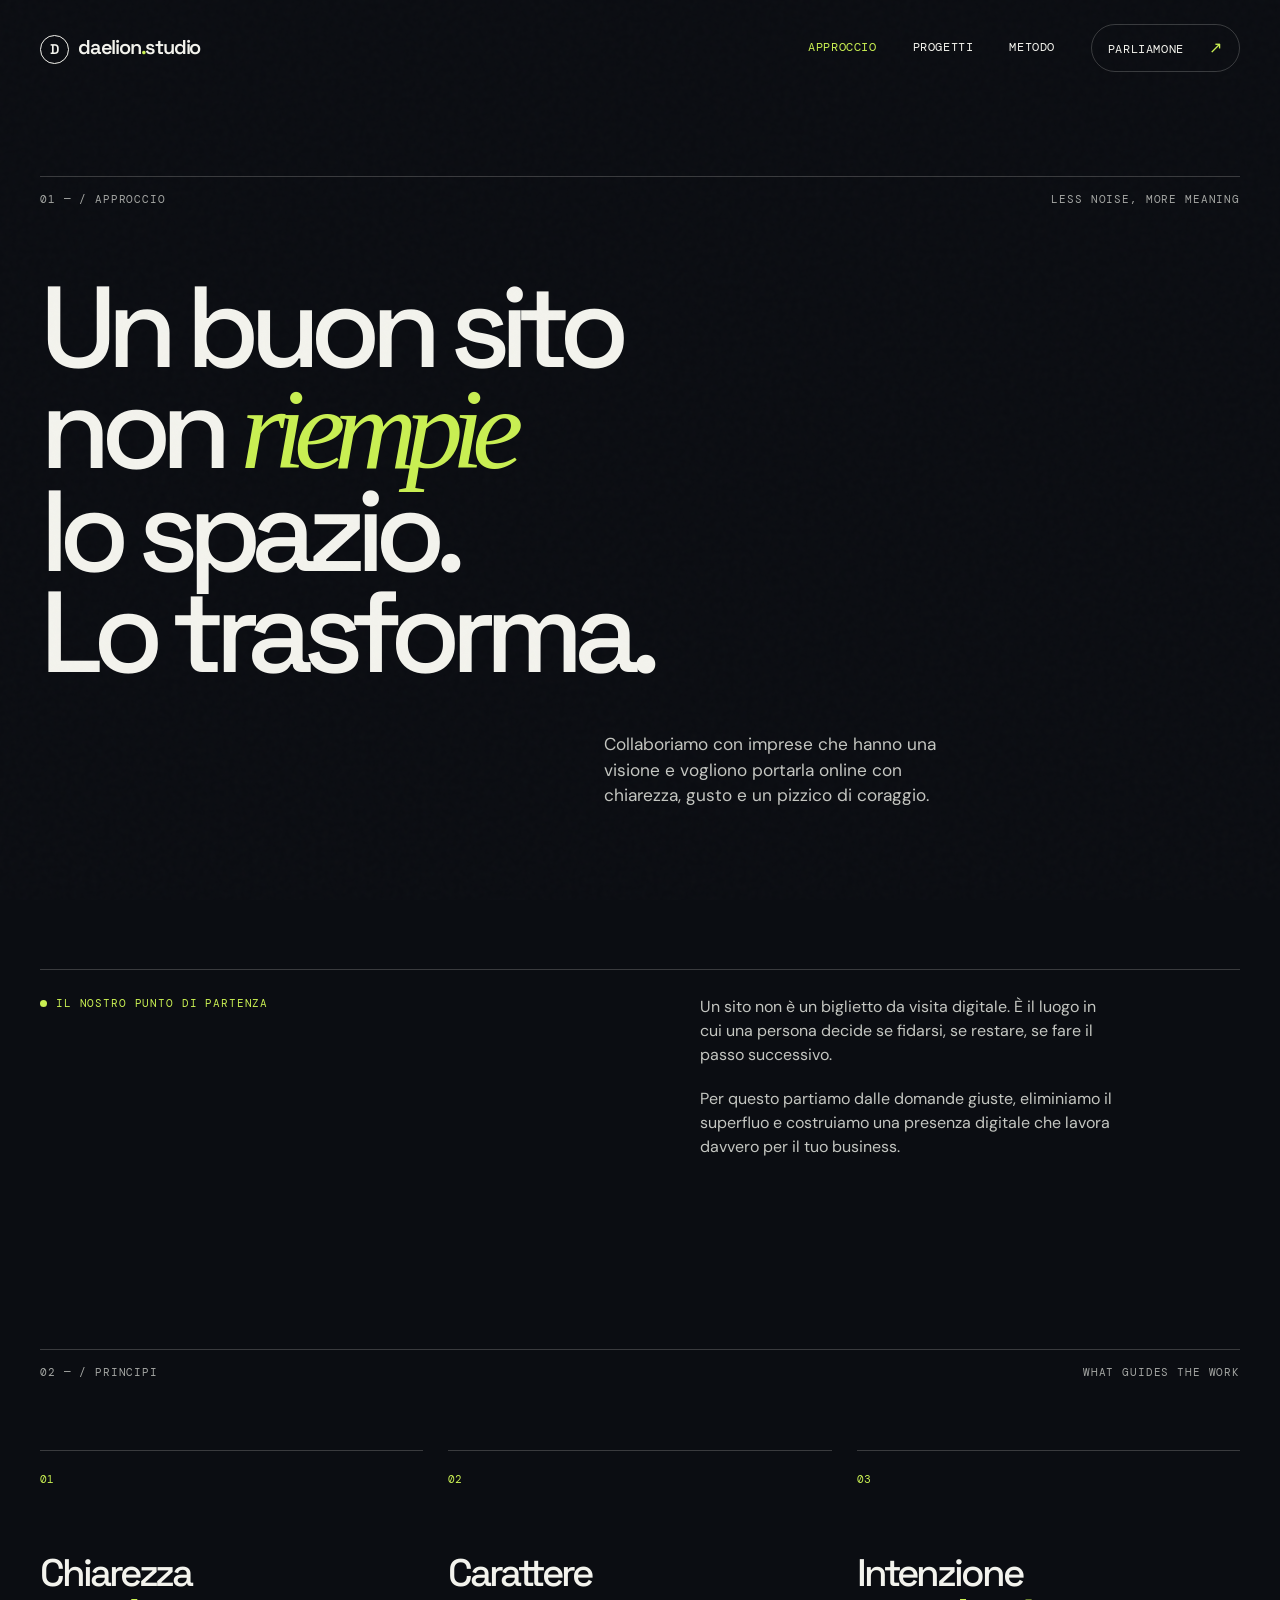
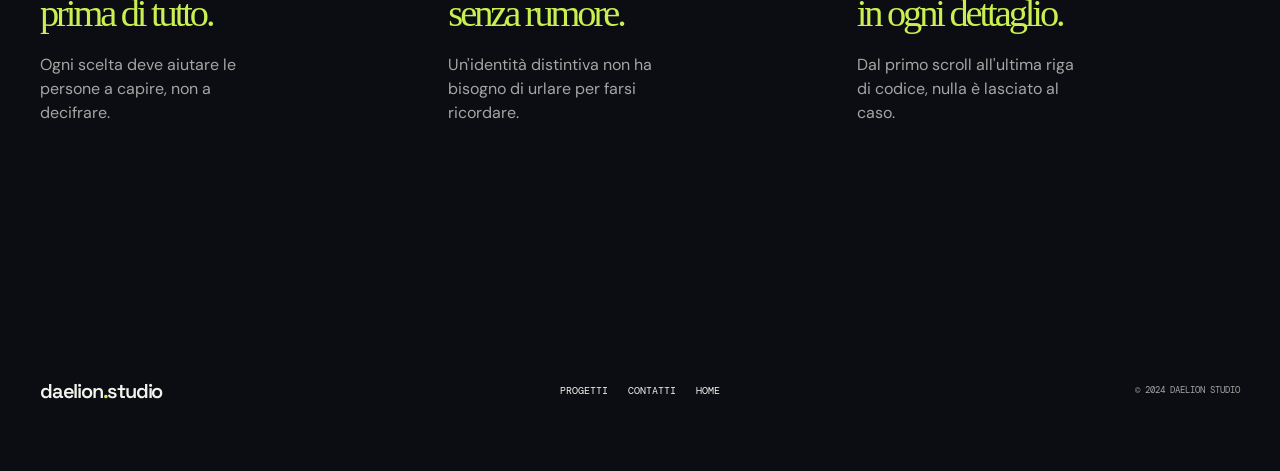
==== approccio.html @ 5cd6e7a1 "Split studio sections into separate pages" ====
<!doctype html><html lang="it"><head><meta charset="UTF-8" /><meta name="viewport" content="width=device-width, initial-scale=1.0" /><meta name="description" content="L'approccio di Daelion Studio." /><title>Approccio — Daelion Studio</title><link rel="icon" href="favicon.svg" /><link rel="preconnect" href="https://fonts.googleapis.com" /><link rel="preconnect" href="https://fonts.gstatic.com" crossorigin /><link href="https://fonts.googleapis.com/css2?family=DM+Mono:wght@400;500&family=DM+Sans:wght@400;500;600;700&family=Space+Grotesk:wght@400;500;600;700&display=swap" rel="stylesheet" /><link rel="stylesheet" href="styles.css" /></head><body><div class="noise" aria-hidden="true"></div><header class="site-header"><a class="brand" href="index.html" aria-label="Daelion Studio"><span class="brand-mark">D</span><span>daelion<span class="brand-dot">.</span>studio</span></a><button class="menu-toggle" aria-label="Apri menu" aria-expanded="false"><span></span><span></span></button><nav class="main-nav"><a class="active-link" href="approccio.html">Approccio</a><a href="progetti.html">Progetti</a><a href="metodo.html">Metodo</a><a class="nav-cta" href="parliamone.html">Parliamone <span>↗</span></a></nav></header><main class="inner-page"><section class="page-hero section-shell"><div class="section-label"><span>01 — / approccio</span><span>less noise, more meaning</span></div><h1>Un buon sito<br />non <em>riempie</em><br />lo spazio.<br />Lo trasforma.</h1><p class="page-lead">Collaboriamo con imprese che hanno una visione e vogliono portarla online con chiarezza, gusto e un pizzico di coraggio.</p></section><section class="split-content section-shell"><div><p class="eyebrow"><span class="eyebrow-dot"></span> Il nostro punto di partenza</p></div><div><p>Un sito non è un biglietto da visita digitale. È il luogo in cui una persona decide se fidarsi, se restare, se fare il passo successivo.</p><p>Per questo partiamo dalle domande giuste, eliminiamo il superfluo e costruiamo una presenza digitale che lavora davvero per il tuo business.</p></div></section><section class="principles section-shell"><div class="section-label"><span>02 — / principi</span><span>what guides the work</span></div><div class="principles-grid"><article><span>01</span><h2>Chiarezza<br /><em>prima di tutto.</em></h2><p>Ogni scelta deve aiutare le persone a capire, non a decifrare.</p></article><article><span>02</span><h2>Carattere<br /><em>senza rumore.</em></h2><p>Un'identità distintiva non ha bisogno di urlare per farsi ricordare.</p></article><article><span>03</span><h2>Intenzione<br /><em>in ogni dettaglio.</em></h2><p>Dal primo scroll all'ultima riga di codice, nulla è lasciato al caso.</p></article></div></section></main><footer class="site-footer section-shell"><div class="footer-brand">daelion<span class="brand-dot">.</span>studio</div><div class="footer-links"><a href="progetti.html">Progetti</a><a href="parliamone.html">Contatti</a><a href="index.html">Home</a></div><p>© 2024 Daelion Studio</p></footer><script src="script.js"></script></body></html>
---- styles.css ----
:root{--ink:#0b0d12;--paper:#f3f3ed;--lime:#c9ef52;--coral:#ff725d;--blue:#6f7cff;--line:rgba(243,243,237,.2);--muted:#a4a6a3;--sans:'DM Sans',Arial,sans-serif;--display:'Space Grotesk',Arial,sans-serif;--mono:'DM Mono',monospace}*{box-sizing:border-box}html{scroll-behavior:smooth}body{margin:0;background:var(--ink);color:var(--paper);font-family:var(--sans);font-size:16px;line-height:1.5;overflow-x:hidden}.noise{position:fixed;inset:0;opacity:.04;pointer-events:none;z-index:10;background-image:url("data:image/svg+xml,%3Csvg viewBox='0 0 180 180' xmlns='http://www.w3.org/2000/svg'%3E%3Cfilter id='n'%3E%3CfeTurbulence type='fractalNoise' baseFrequency='.8' numOctaves='3' stitchTiles='stitch'/%3E%3C/filter%3E%3Crect width='100%25' height='100%25' filter='url(%23n)' opacity='.5'/%3E%3C/svg%3E")}.section-shell{width:min(1240px,calc(100% - 80px));margin:0 auto}.site-header{height:96px;width:min(1380px,calc(100% - 80px));margin:auto;display:flex;align-items:center;justify-content:space-between;position:relative;z-index:20}.brand,.footer-brand{font-family:var(--display);font-size:1.25rem;letter-spacing:-.06em;color:var(--paper);text-decoration:none;font-weight:600}.brand-mark{display:inline-grid;place-items:center;width:29px;height:29px;border:1px solid var(--paper);border-radius:50%;font-size:.88rem;margin-right:9px;letter-spacing:0}.brand-dot{color:var(--lime)}.main-nav{display:flex;align-items:center;gap:36px;font-family:var(--mono);font-size:.74rem;text-transform:uppercase;letter-spacing:.05em}.main-nav a,.footer-links a{color:var(--paper);text-decoration:none;transition:color .2s}.main-nav a:hover,.footer-links a:hover,.text-link:hover{color:var(--lime)}.nav-cta{border:1px solid var(--line);padding:11px 16px;border-radius:99px}.nav-cta span{color:var(--lime);margin-left:18px;font-size:1rem}.menu-toggle{display:none;background:none;border:0;color:var(--paper)}.hero{min-height:calc(100vh - 96px);position:relative;display:grid;grid-template-columns:1fr .92fr;align-items:center;padding:72px 0 96px}.eyebrow,.section-label,.hero-meta,.mini-browser,.mini-footer,.preview-nav,.preview-foot,.lumen-top,.lumen-foot,.casa-top,.marea-top,.marea-bottom{font-family:var(--mono);text-transform:uppercase;font-size:.67rem;letter-spacing:.08em}.eyebrow{color:var(--lime);display:flex;align-items:center;gap:9px;margin:0 0 28px}.eyebrow-dot{width:7px;height:7px;background:var(--lime);border-radius:50%;display:inline-block}.hero h1,.manifesto h2,.work h2,.process h2,.contact h2{font-family:var(--display);font-weight:500;letter-spacing:-.08em;line-height:.92;margin:0}.hero h1{font-size:clamp(4.2rem,8.1vw,8.5rem);max-width:800px}.hero h1 em,.manifesto h2 em,.work h2 em,.process h2 em,.contact h2 em{font-family:Georgia,serif;font-weight:400;color:var(--lime);letter-spacing:-.1em}.hero-intro{font-size:1.05rem;color:#c4c6c1;max-width:370px;margin:34px 0 32px;line-height:1.5}.hero-actions{display:flex;align-items:center;gap:28px}.button{display:inline-flex;align-items:center;gap:22px;text-decoration:none;text-transform:uppercase;font-family:var(--mono);font-size:.68rem;letter-spacing:.06em;padding:15px 19px;border-radius:99px}.button-primary{background:var(--lime);color:var(--ink)}.button-primary span{font-size:1rem}.text-link{font-family:var(--mono);font-size:.7rem;text-transform:uppercase;color:var(--paper);text-underline-offset:6px;transition:color .2s}.text-link span{color:var(--lime);font-size:1rem;margin-left:10px}.hero-art{height:570px;position:relative;display:grid;place-items:center}.orbit{position:absolute;border:1px solid var(--line);border-radius:50%;transform:rotate(-28deg)}.orbit-one{width:590px;height:230px}.orbit-two{width:480px;height:190px;transform:rotate(35deg);border-color:rgba(201,239,82,.35)}.hero-card{position:absolute;box-shadow:20px 25px 40px rgba(0,0,0,.3)}.hero-card-back{width:255px;height:335px;background:var(--coral);right:11%;top:14%;transform:rotate(12deg);padding:24px;color:var(--ink);font-family:var(--mono);font-size:.7rem;text-transform:uppercase}.hero-card-back b{position:absolute;font-family:var(--display);font-size:6.5rem;bottom:5px;right:15px;letter-spacing:-.1em}.hero-card-front{width:335px;height:430px;background:var(--lime);color:var(--ink);transform:rotate(-7deg);z-index:2;padding:14px}.mini-browser{border-bottom:1px solid rgba(11,13,18,.3);padding-bottom:12px;display:flex;gap:4px;align-items:center}.mini-browser span{width:5px;height:5px;border-radius:50%;background:var(--ink);display:block}.mini-browser i{font-style:normal;margin-left:auto;font-size:.48rem}.hero-card-body{height:350px;position:relative;display:flex;align-items:center;padding:28px}.hero-card-body p{font-family:var(--display);font-size:3.4rem;line-height:.87;letter-spacing:-.09em;margin:0}.hero-card-body strong{font-family:Georgia,serif;font-weight:400}.mini-arrow{position:absolute;right:25px;top:28px;font-size:1.7rem}.mini-footer{border-top:1px solid rgba(11,13,18,.3);padding-top:10px;font-size:.48rem;display:flex;justify-content:space-between}.hero-sticker{position:absolute;background:var(--blue);border-radius:50%;width:104px;height:104px;right:2%;bottom:12%;display:grid;place-items:center;text-align:center;transform:rotate(13deg);font-family:var(--mono);font-size:.65rem;text-transform:uppercase;line-height:1.1;color:var(--paper);z-index:3}.hero-sticker b{font-family:Georgia,serif;font-size:1rem;color:var(--lime);font-weight:400}.hero-meta{position:absolute;bottom:24px;left:0;right:0;display:flex;justify-content:space-between;color:var(--muted)}.hero-meta b{color:var(--lime);font-size:1rem;margin-left:9px}.ticker{background:var(--lime);color:var(--ink);overflow:hidden;white-space:nowrap;transform:rotate(-1.3deg) scale(1.03);margin:50px 0 130px}.ticker-track{display:flex;align-items:center;gap:34px;width:max-content;padding:13px 0;animation:marquee 25s linear infinite;font-family:var(--display);font-size:1.35rem;letter-spacing:-.04em}.ticker b{font-family:var(--sans);font-size:1rem}@keyframes marquee{to{transform:translateX(-50%)}}.section-label{display:flex;justify-content:space-between;color:var(--muted);border-top:1px solid var(--line);padding-top:14px;margin-bottom:70px}.manifesto{padding-bottom:180px}.manifesto-grid{display:grid;grid-template-columns:1.2fr .8fr;gap:10%}.manifesto h2,.work h2,.process h2{font-size:clamp(3.4rem,6vw,6.4rem)}.manifesto-copy{max-width:330px;align-self:end;padding-bottom:7px}.manifesto-copy p{color:#c4c6c1;margin:0 0 20px}.manifesto-copy .text-link{display:block;margin-top:36px}.services{padding-bottom:180px}.services-list{border-top:1px solid var(--line)}.service-item{display:grid;grid-template-columns:90px 1fr 40px;gap:30px;align-items:start;border-bottom:1px solid var(--line);padding:30px 0;transition:padding .3s,background .3s}.service-item:hover{padding-left:18px;background:rgba(201,239,82,.05)}.service-number,.service-symbol{font-family:var(--mono);font-size:.72rem;color:var(--lime);padding-top:6px}.service-symbol{font-size:1.3rem;text-align:right}.service-item h3{font-family:var(--display);font-size:clamp(2rem,3.2vw,3.5rem);font-weight:500;letter-spacing:-.07em;line-height:.95;margin:0}.service-item h3 em{font-family:Georgia,serif;font-weight:400;color:var(--lime)}.service-item p{max-width:360px;color:var(--muted);margin:16px 0 0}.work{padding-bottom:180px}.work-heading{display:flex;justify-content:space-between;align-items:end;margin-bottom:48px}.work-heading p{max-width:280px;color:var(--muted);margin:0 0 5px}.filter-row{display:flex;gap:8px;margin-bottom:32px}.filter{border:1px solid var(--line);background:none;color:var(--muted);padding:9px 14px;border-radius:99px;font-family:var(--mono);font-size:.65rem;text-transform:uppercase;cursor:pointer}.filter.active,.filter:hover{background:var(--lime);border-color:var(--lime);color:var(--ink)}.portfolio-grid{display:grid;grid-template-columns:1.25fr .75fr;gap:34px}.project-card{min-width:0}.project-large{grid-row:span 2}.project-preview{height:400px;position:relative;overflow:hidden;padding:25px;color:var(--ink);transition:transform .4s}.project-card:hover .project-preview{transform:scale(.985)}.project-large .project-preview{height:710px}.project-info{display:flex;justify-content:space-between;padding:15px 0 26px;border-bottom:1px solid var(--line)}.project-info h3{font-family:var(--display);font-size:1.1rem;font-weight:500;margin:0;letter-spacing:-.04em}.project-info p{font-family:var(--mono);font-size:.61rem;text-transform:uppercase;color:var(--muted);margin:5px 0 0}.project-info>span{font-family:var(--mono);font-size:.65rem;color:var(--lime)}.preview-atelier{background:#ff705e}.preview-nav{display:flex;justify-content:space-between}.preview-title{font-family:var(--display);font-size:clamp(3.5rem,6vw,6.8rem);letter-spacing:-.1em;line-height:.82;margin-top:20%}.preview-title i,.lumen-title i,.casa-title i,.marea-title i{font-family:Georgia,serif;font-weight:400}.preview-foot{position:absolute;bottom:25px;left:25px;right:25px;border-top:1px solid rgba(11,13,18,.35);padding-top:10px;display:flex;justify-content:space-between}.preview-foot span{font-size:1.3rem}.preview-lumen{background:#a7b5ff}.lumen-top,.casa-top,.marea-top{display:flex;justify-content:space-between}.lumen-orb{width:190px;height:190px;border-radius:50%;background:var(--ink);position:absolute;right:-35px;top:50px}.lumen-title{font-family:var(--display);font-size:3.8rem;letter-spacing:-.1em;line-height:.78;position:absolute;left:25px;bottom:85px}.lumen-foot{position:absolute;bottom:25px}.preview-casa{background:#e9dfc5}.casa-title{font-family:var(--display);font-size:3.5rem;letter-spacing:-.1em;line-height:.8;position:absolute;bottom:60px;left:25px}.casa-stamp{position:absolute;right:27px;top:35%;border:1px solid var(--ink);border-radius:50%;height:80px;width:80px;display:grid;place-content:center;text-align:center;font-family:var(--mono);font-size:.55rem;transform:rotate(12deg)}.casa-stamp small{font-size:.42rem}.preview-marea{background:#9ae8ca}.marea-title{font-family:var(--display);font-size:3.5rem;letter-spacing:-.1em;line-height:.8;position:absolute;bottom:72px}.marea-bottom{position:absolute;bottom:25px}.marea-top span{font-size:.5rem}.work-note{text-align:center;color:var(--muted);font-family:var(--mono);font-size:.7rem;text-transform:uppercase;margin:45px 0 0}.work-note span{color:var(--lime);margin-left:8px}.project-card.is-hidden{display:none}.process{padding-bottom:180px}.process-heading{display:flex;justify-content:space-between;align-items:end;margin-bottom:75px}.process-heading p{max-width:270px;color:var(--muted);margin:0 0 5px}.process-steps{display:grid;grid-template-columns:repeat(4,1fr);gap:24px}.step{border-top:1px solid var(--line);padding-top:16px}.step>span{color:var(--lime);font-family:var(--mono);font-size:.7rem}.step h3{font-family:var(--display);font-size:1.4rem;font-weight:500;letter-spacing:-.05em;margin:48px 0 10px}.step p{color:var(--muted);font-size:.92rem;max-width:190px;margin:0}.contact{background:var(--lime);color:var(--ink);min-height:560px;padding:16px 40px 50px;position:relative;overflow:hidden;margin-bottom:0}.contact .section-label{border-color:rgba(11,13,18,.25);color:rgba(11,13,18,.65);position:relative;z-index:1}.contact-shape{position:absolute;width:530px;height:530px;border:1px solid rgba(11,13,18,.25);border-radius:50%;right:-95px;top:110px}.contact-shape:after{content:"";position:absolute;inset:40px;border:1px solid rgba(11,13,18,.25);border-radius:50%}.contact-content{position:relative;z-index:1;margin-top:100px}.contact h2{font-size:clamp(3.8rem,7vw,7.5rem)}.contact h2 em{color:var(--coral)}.contact-email{display:inline-block;color:var(--ink);font-family:var(--mono);font-size:1.15rem;text-decoration:underline;text-underline-offset:8px;margin-top:50px}.contact-email span{font-size:1.6rem;margin-left:15px;text-decoration:none;display:inline-block}.contact-content p{position:absolute;right:10%;bottom:0;font-family:var(--mono);font-size:.68rem;text-transform:uppercase;line-height:1.5}.site-footer{height:160px;display:grid;grid-template-columns:1fr 1fr 1fr;align-items:center}.footer-links{display:flex;gap:20px;justify-content:center;font-family:var(--mono);font-size:.65rem;text-transform:uppercase}.site-footer p{text-align:right;font-family:var(--mono);font-size:.58rem;color:var(--muted);text-transform:uppercase}@media(max-width:800px){.section-shell,.site-header{width:calc(100% - 40px)}.site-header{height:76px}.main-nav{display:none;position:absolute;top:65px;left:0;right:0;background:var(--ink);padding:25px;border:1px solid var(--line);flex-direction:column;align-items:flex-start;gap:22px}.main-nav.open{display:flex}.menu-toggle{display:block;width:35px;height:32px;cursor:pointer}.menu-toggle span{display:block;width:25px;height:1px;background:var(--paper);margin:7px 0}.hero{display:block;padding:70px 0 90px;min-height:auto}.hero h1{font-size:clamp(4rem,17vw,7rem)}.hero-art{height:450px;margin-top:35px}.hero-card-front{width:260px;height:340px}.hero-card-body{height:270px;padding:20px}.hero-card-body p{font-size:2.65rem}.hero-card-back{width:200px;height:275px}.hero-sticker{right:6%;bottom:4%;width:82px;height:82px;font-size:.55rem}.orbit-one{width:390px}.orbit-two{width:330px}.hero-meta{bottom:25px}.ticker{margin:20px 0 100px}.section-label{margin-bottom:48px;font-size:.58rem}.section-label span:last-child{display:none}.manifesto,.services,.work,.process{padding-bottom:120px}.manifesto-grid,.work-heading,.process-heading{display:block}.manifesto-copy,.work-heading p,.process-heading p{margin-top:36px}.services-list{margin-top:15px}.service-item{grid-template-columns:40px 1fr 25px;gap:10px}.service-item h3{font-size:2.4rem}.portfolio-grid{display:block}.project-preview,.project-large .project-preview{height:430px}.project-card{margin-bottom:15px}.process-steps{grid-template-columns:1fr 1fr;gap:45px 20px}.step h3{margin-top:30px}.contact{width:calc(100% - 20px);padding-left:20px;padding-right:20px;min-height:570px}.contact-content{margin-top:75px}.contact-content p{position:static;margin-top:55px}.contact-shape{right:-220px}.site-footer{height:auto;display:block;padding:36px 0}.footer-links{justify-content:flex-start;margin:25px 0}.site-footer p{text-align:left}}
.home-links{padding-bottom:170px}.home-links-grid{display:grid;grid-template-columns:1fr 1fr;border-top:1px solid var(--line)}.home-link-card{display:block;color:var(--paper);text-decoration:none;border-bottom:1px solid var(--line);padding:25px 0 30px;transition:padding .25s,background .25s}.home-link-card:nth-child(odd){padding-right:7%;border-right:1px solid var(--line)}.home-link-card:nth-child(even){padding-left:7%}.home-link-card:hover{padding-left:18px;background:rgba(201,239,82,.04)}.home-link-card:nth-child(even):hover{padding-left:calc(7% + 18px)}.home-link-card>span,.principles-grid article>span,.step-detail>span,.contact-label{font:.68rem var(--mono);color:var(--lime);text-transform:uppercase}.home-link-card h2{font:500 clamp(2.5rem,4vw,4.6rem)/.95 var(--display);letter-spacing:-.08em;margin:52px 0 14px}.home-link-card h2 em{font-style:normal;color:var(--lime);font-size:.75em}.home-link-card p{color:var(--muted);margin:0}.inner-page{padding-bottom:0}.page-hero{padding:80px 0 160px}.page-hero.compact{padding-bottom:100px}.page-hero h1,.contact-content h1{font:500 clamp(4.4rem,9vw,9rem)/.88 var(--display);letter-spacing:-.09em;margin:0;max-width:850px}.page-hero h1 em,.contact-content h1 em{font-family:Georgia,serif;font-weight:400;color:var(--lime);letter-spacing:-.1em}.page-lead{max-width:340px;color:#c4c6c1;font-size:1.08rem;margin:48px 0 0 47%;line-height:1.5}.split-content{display:grid;grid-template-columns:1fr 1fr;gap:10%;border-top:1px solid var(--line);padding:25px 0 170px}.split-content>div:last-child{max-width:420px;color:#c4c6c1}.split-content p{margin:0 0 20px}.principles{padding-bottom:170px}.principles-grid{display:grid;grid-template-columns:repeat(3,1fr);gap:25px}.principles-grid article{border-top:1px solid var(--line);padding-top:15px}.principles-grid h2{font:500 clamp(2rem,3vw,3.2rem)/.93 var(--display);letter-spacing:-.08em;margin:65px 0 18px}.principles-grid h2 em{font:400 1em Georgia,serif;color:var(--lime)}.principles-grid p{color:var(--muted);max-width:220px}.process-detail{padding-bottom:170px}.step-detail{display:grid;grid-template-columns:20% 1fr;border-top:1px solid var(--line);padding:25px 0 55px}.step-detail h2{font:500 clamp(2.7rem,5vw,5.3rem)/.9 var(--display);letter-spacing:-.08em;margin:0 0 18px}.step-detail p{color:var(--muted);max-width:390px;margin:0}.contact-page .contact{margin-bottom:0}.contact-extra{display:grid;grid-template-columns:1fr 1fr;gap:10%;padding:100px 0 150px}.contact-extra>div:first-child{max-width:300px}.contact-extra>div:first-child p:last-child{color:var(--muted)}.big-link{display:block;color:var(--paper);font:500 clamp(2rem,3vw,3.3rem)/1 var(--display);letter-spacing:-.08em;text-decoration:none;margin-top:22px}.big-link span{color:var(--lime);font-size:.75em}.active-link{color:var(--lime)!important}@media(max-width:800px){.home-links{padding-bottom:100px}.home-links-grid{display:block}.home-link-card:nth-child(odd),.home-link-card:nth-child(even){padding:23px 0;border-right:0}.home-link-card:nth-child(even):hover{padding-left:18px}.home-link-card h2{margin:34px 0 10px;font-size:2.8rem}.page-hero,.page-hero.compact{padding:55px 0 100px}.page-hero h1,.contact-content h1{font-size:clamp(3.8rem,15vw,6.5rem)}.page-lead{margin:34px 0 0;max-width:330px}.split-content,.contact-extra{display:block;padding-bottom:100px}.split-content>div:last-child{margin-top:42px}.principles{padding-bottom:100px}.principles-grid{display:block}.principles-grid article{margin-bottom:50px}.principles-grid h2{margin:35px 0 13px}.process-detail{padding-bottom:100px}.step-detail{grid-template-columns:45px 1fr;padding-bottom:40px}.step-detail h2{font-size:3.2rem}.contact-page .contact{width:calc(100% - 20px)}.contact-extra{padding-top:75px}.contact-extra>div+div{margin-top:55px}}
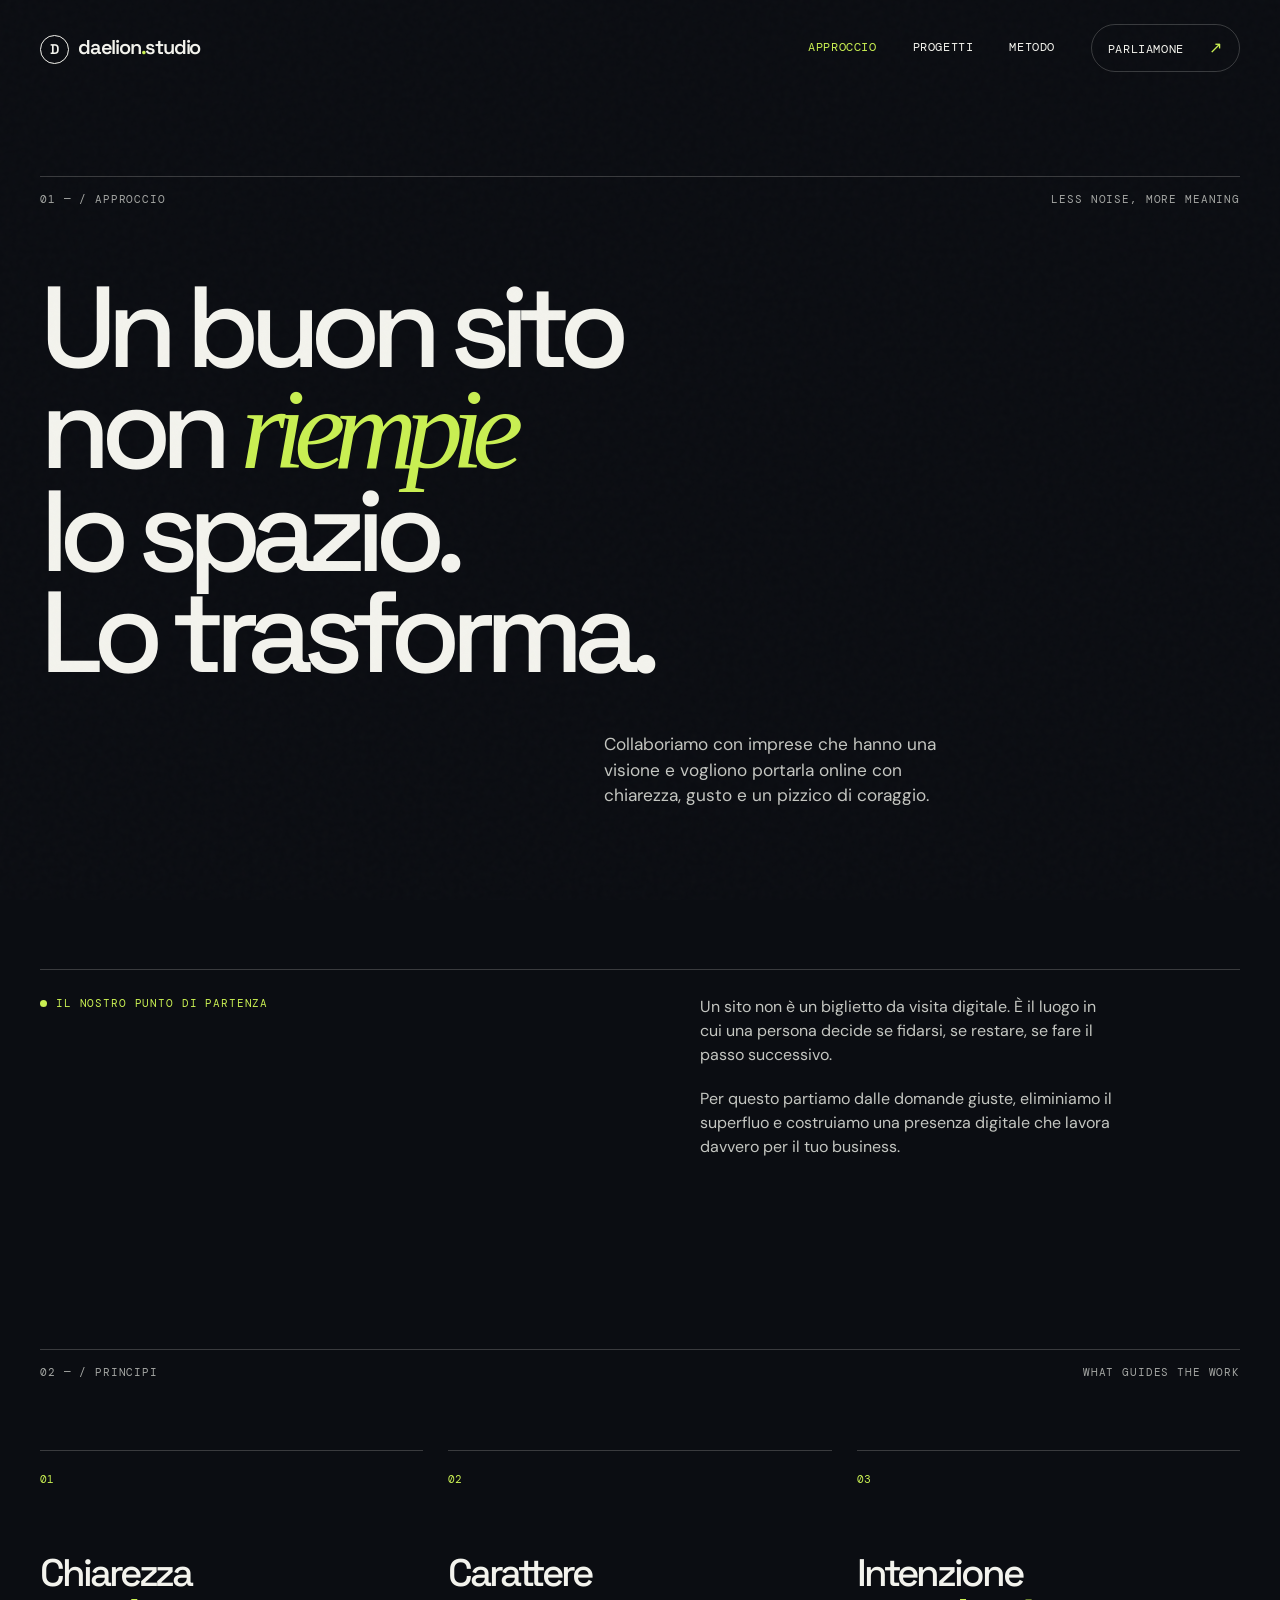
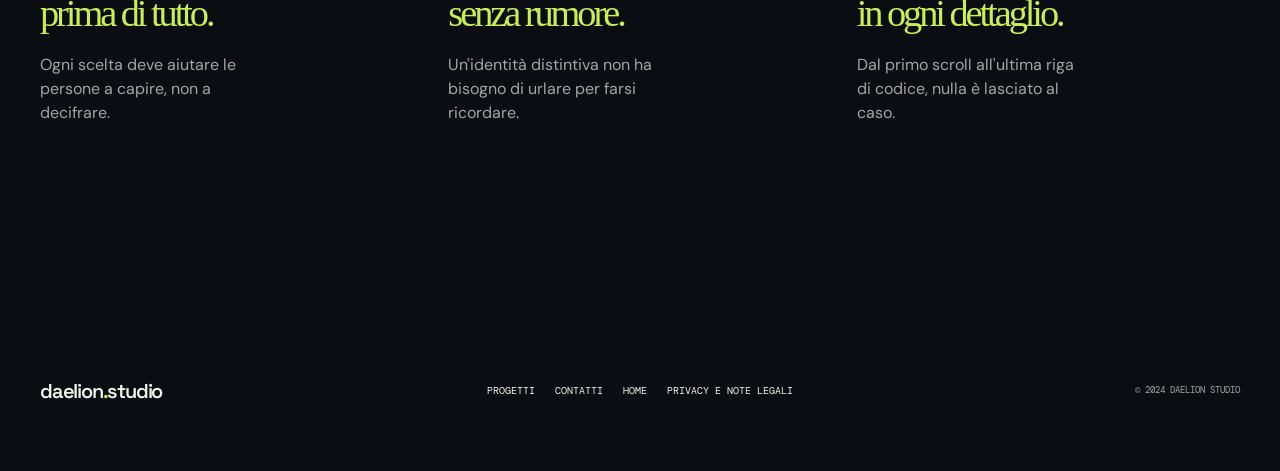
==== commit 1b74f738: "Format site source files" ====
--- a/approccio.html
+++ b/approccio.html
@@ -1 +1,107 @@
-<!doctype html><html lang="it"><head><meta charset="UTF-8" /><meta name="viewport" content="width=device-width, initial-scale=1.0" /><meta name="description" content="L'approccio di Daelion Studio." /><title>Approccio — Daelion Studio</title><link rel="icon" href="favicon.svg" /><link rel="preconnect" href="https://fonts.googleapis.com" /><link rel="preconnect" href="https://fonts.gstatic.com" crossorigin /><link href="https://fonts.googleapis.com/css2?family=DM+Mono:wght@400;500&family=DM+Sans:wght@400;500;600;700&family=Space+Grotesk:wght@400;500;600;700&display=swap" rel="stylesheet" /><link rel="stylesheet" href="styles.css" /></head><body><div class="noise" aria-hidden="true"></div><header class="site-header"><a class="brand" href="index.html" aria-label="Daelion Studio"><span class="brand-mark">D</span><span>daelion<span class="brand-dot">.</span>studio</span></a><button class="menu-toggle" aria-label="Apri menu" aria-expanded="false"><span></span><span></span></button><nav class="main-nav"><a class="active-link" href="approccio.html">Approccio</a><a href="progetti.html">Progetti</a><a href="metodo.html">Metodo</a><a class="nav-cta" href="parliamone.html">Parliamone <span>↗</span></a></nav></header><main class="inner-page"><section class="page-hero section-shell"><div class="section-label"><span>01 — / approccio</span><span>less noise, more meaning</span></div><h1>Un buon sito<br />non <em>riempie</em><br />lo spazio.<br />Lo trasforma.</h1><p class="page-lead">Collaboriamo con imprese che hanno una visione e vogliono portarla online con chiarezza, gusto e un pizzico di coraggio.</p></section><section class="split-content section-shell"><div><p class="eyebrow"><span class="eyebrow-dot"></span> Il nostro punto di partenza</p></div><div><p>Un sito non è un biglietto da visita digitale. È il luogo in cui una persona decide se fidarsi, se restare, se fare il passo successivo.</p><p>Per questo partiamo dalle domande giuste, eliminiamo il superfluo e costruiamo una presenza digitale che lavora davvero per il tuo business.</p></div></section><section class="principles section-shell"><div class="section-label"><span>02 — / principi</span><span>what guides the work</span></div><div class="principles-grid"><article><span>01</span><h2>Chiarezza<br /><em>prima di tutto.</em></h2><p>Ogni scelta deve aiutare le persone a capire, non a decifrare.</p></article><article><span>02</span><h2>Carattere<br /><em>senza rumore.</em></h2><p>Un'identità distintiva non ha bisogno di urlare per farsi ricordare.</p></article><article><span>03</span><h2>Intenzione<br /><em>in ogni dettaglio.</em></h2><p>Dal primo scroll all'ultima riga di codice, nulla è lasciato al caso.</p></article></div></section></main><footer class="site-footer section-shell"><div class="footer-brand">daelion<span class="brand-dot">.</span>studio</div><div class="footer-links"><a href="progetti.html">Progetti</a><a href="parliamone.html">Contatti</a><a href="index.html">Home</a></div><p>© 2024 Daelion Studio</p></footer><script src="script.js"></script></body></html>
+<!doctype html>
+<html lang="it">
+  <head>
+    <meta charset="UTF-8" />
+    <meta name="viewport" content="width=device-width, initial-scale=1.0" />
+    <meta name="description" content="L'approccio di Daelion Studio." />
+    <title>Approccio — Daelion Studio</title>
+    <link rel="icon" href="favicon.svg" />
+    <link rel="preconnect" href="https://fonts.googleapis.com" />
+    <link rel="preconnect" href="https://fonts.gstatic.com" crossorigin />
+    <link
+      href="https://fonts.googleapis.com/css2?family=DM+Mono:wght@400;500&family=DM+Sans:wght@400;500;600;700&family=Space+Grotesk:wght@400;500;600;700&display=swap"
+      rel="stylesheet"
+    />
+    <link rel="stylesheet" href="styles.css" />
+  </head>
+  <body>
+    <div class="noise" aria-hidden="true"></div>
+    <header class="site-header">
+      <a class="brand" href="index.html" aria-label="Daelion Studio"
+        ><span class="brand-mark">D</span
+        ><span>daelion<span class="brand-dot">.</span>studio</span></a
+      ><button class="menu-toggle" aria-label="Apri menu" aria-expanded="false">
+        <span></span><span></span>
+      </button>
+      <nav class="main-nav">
+        <a class="active-link" href="approccio.html">Approccio</a
+        ><a href="progetti.html">Progetti</a><a href="metodo.html">Metodo</a
+        ><a class="nav-cta" href="parliamone.html">Parliamone <span>↗</span></a>
+      </nav>
+    </header>
+    <main class="inner-page">
+      <section class="page-hero section-shell">
+        <div class="section-label">
+          <span>01 — / approccio</span><span>less noise, more meaning</span>
+        </div>
+        <h1>
+          Un buon sito<br />non <em>riempie</em><br />lo spazio.<br />Lo
+          trasforma.
+        </h1>
+        <p class="page-lead">
+          Collaboriamo con imprese che hanno una visione e vogliono portarla
+          online con chiarezza, gusto e un pizzico di coraggio.
+        </p>
+      </section>
+      <section class="split-content section-shell">
+        <div>
+          <p class="eyebrow">
+            <span class="eyebrow-dot"></span> Il nostro punto di partenza
+          </p>
+        </div>
+        <div>
+          <p>
+            Un sito non è un biglietto da visita digitale. È il luogo in cui una
+            persona decide se fidarsi, se restare, se fare il passo successivo.
+          </p>
+          <p>
+            Per questo partiamo dalle domande giuste, eliminiamo il superfluo e
+            costruiamo una presenza digitale che lavora davvero per il tuo
+            business.
+          </p>
+        </div>
+      </section>
+      <section class="principles section-shell">
+        <div class="section-label">
+          <span>02 — / principi</span><span>what guides the work</span>
+        </div>
+        <div class="principles-grid">
+          <article>
+            <span>01</span>
+            <h2>Chiarezza<br /><em>prima di tutto.</em></h2>
+            <p>
+              Ogni scelta deve aiutare le persone a capire, non a decifrare.
+            </p>
+          </article>
+          <article>
+            <span>02</span>
+            <h2>Carattere<br /><em>senza rumore.</em></h2>
+            <p>
+              Un'identità distintiva non ha bisogno di urlare per farsi
+              ricordare.
+            </p>
+          </article>
+          <article>
+            <span>03</span>
+            <h2>Intenzione<br /><em>in ogni dettaglio.</em></h2>
+            <p>
+              Dal primo scroll all'ultima riga di codice, nulla è lasciato al
+              caso.
+            </p>
+          </article>
+        </div>
+      </section>
+    </main>
+    <footer class="site-footer section-shell">
+      <div class="footer-brand">
+        daelion<span class="brand-dot">.</span>studio
+      </div>
+      <div class="footer-links">
+        <a href="progetti.html">Progetti</a
+        ><a href="parliamone.html">Contatti</a><a href="index.html">Home</a>
+      </div>
+      <p>© 2024 Daelion Studio</p>
+    </footer>
+    <script src="script.js"></script>
+  </body>
+</html>
--- a/styles.css
+++ b/styles.css
@@ -1,2 +1,1287 @@
-:root{--ink:#0b0d12;--paper:#f3f3ed;--lime:#c9ef52;--coral:#ff725d;--blue:#6f7cff;--line:rgba(243,243,237,.2);--muted:#a4a6a3;--sans:'DM Sans',Arial,sans-serif;--display:'Space Grotesk',Arial,sans-serif;--mono:'DM Mono',monospace}*{box-sizing:border-box}html{scroll-behavior:smooth}body{margin:0;background:var(--ink);color:var(--paper);font-family:var(--sans);font-size:16px;line-height:1.5;overflow-x:hidden}.noise{position:fixed;inset:0;opacity:.04;pointer-events:none;z-index:10;background-image:url("data:image/svg+xml,%3Csvg viewBox='0 0 180 180' xmlns='http://www.w3.org/2000/svg'%3E%3Cfilter id='n'%3E%3CfeTurbulence type='fractalNoise' baseFrequency='.8' numOctaves='3' stitchTiles='stitch'/%3E%3C/filter%3E%3Crect width='100%25' height='100%25' filter='url(%23n)' opacity='.5'/%3E%3C/svg%3E")}.section-shell{width:min(1240px,calc(100% - 80px));margin:0 auto}.site-header{height:96px;width:min(1380px,calc(100% - 80px));margin:auto;display:flex;align-items:center;justify-content:space-between;position:relative;z-index:20}.brand,.footer-brand{font-family:var(--display);font-size:1.25rem;letter-spacing:-.06em;color:var(--paper);text-decoration:none;font-weight:600}.brand-mark{display:inline-grid;place-items:center;width:29px;height:29px;border:1px solid var(--paper);border-radius:50%;font-size:.88rem;margin-right:9px;letter-spacing:0}.brand-dot{color:var(--lime)}.main-nav{display:flex;align-items:center;gap:36px;font-family:var(--mono);font-size:.74rem;text-transform:uppercase;letter-spacing:.05em}.main-nav a,.footer-links a{color:var(--paper);text-decoration:none;transition:color .2s}.main-nav a:hover,.footer-links a:hover,.text-link:hover{color:var(--lime)}.nav-cta{border:1px solid var(--line);padding:11px 16px;border-radius:99px}.nav-cta span{color:var(--lime);margin-left:18px;font-size:1rem}.menu-toggle{display:none;background:none;border:0;color:var(--paper)}.hero{min-height:calc(100vh - 96px);position:relative;display:grid;grid-template-columns:1fr .92fr;align-items:center;padding:72px 0 96px}.eyebrow,.section-label,.hero-meta,.mini-browser,.mini-footer,.preview-nav,.preview-foot,.lumen-top,.lumen-foot,.casa-top,.marea-top,.marea-bottom{font-family:var(--mono);text-transform:uppercase;font-size:.67rem;letter-spacing:.08em}.eyebrow{color:var(--lime);display:flex;align-items:center;gap:9px;margin:0 0 28px}.eyebrow-dot{width:7px;height:7px;background:var(--lime);border-radius:50%;display:inline-block}.hero h1,.manifesto h2,.work h2,.process h2,.contact h2{font-family:var(--display);font-weight:500;letter-spacing:-.08em;line-height:.92;margin:0}.hero h1{font-size:clamp(4.2rem,8.1vw,8.5rem);max-width:800px}.hero h1 em,.manifesto h2 em,.work h2 em,.process h2 em,.contact h2 em{font-family:Georgia,serif;font-weight:400;color:var(--lime);letter-spacing:-.1em}.hero-intro{font-size:1.05rem;color:#c4c6c1;max-width:370px;margin:34px 0 32px;line-height:1.5}.hero-actions{display:flex;align-items:center;gap:28px}.button{display:inline-flex;align-items:center;gap:22px;text-decoration:none;text-transform:uppercase;font-family:var(--mono);font-size:.68rem;letter-spacing:.06em;padding:15px 19px;border-radius:99px}.button-primary{background:var(--lime);color:var(--ink)}.button-primary span{font-size:1rem}.text-link{font-family:var(--mono);font-size:.7rem;text-transform:uppercase;color:var(--paper);text-underline-offset:6px;transition:color .2s}.text-link span{color:var(--lime);font-size:1rem;margin-left:10px}.hero-art{height:570px;position:relative;display:grid;place-items:center}.orbit{position:absolute;border:1px solid var(--line);border-radius:50%;transform:rotate(-28deg)}.orbit-one{width:590px;height:230px}.orbit-two{width:480px;height:190px;transform:rotate(35deg);border-color:rgba(201,239,82,.35)}.hero-card{position:absolute;box-shadow:20px 25px 40px rgba(0,0,0,.3)}.hero-card-back{width:255px;height:335px;background:var(--coral);right:11%;top:14%;transform:rotate(12deg);padding:24px;color:var(--ink);font-family:var(--mono);font-size:.7rem;text-transform:uppercase}.hero-card-back b{position:absolute;font-family:var(--display);font-size:6.5rem;bottom:5px;right:15px;letter-spacing:-.1em}.hero-card-front{width:335px;height:430px;background:var(--lime);color:var(--ink);transform:rotate(-7deg);z-index:2;padding:14px}.mini-browser{border-bottom:1px solid rgba(11,13,18,.3);padding-bottom:12px;display:flex;gap:4px;align-items:center}.mini-browser span{width:5px;height:5px;border-radius:50%;background:var(--ink);display:block}.mini-browser i{font-style:normal;margin-left:auto;font-size:.48rem}.hero-card-body{height:350px;position:relative;display:flex;align-items:center;padding:28px}.hero-card-body p{font-family:var(--display);font-size:3.4rem;line-height:.87;letter-spacing:-.09em;margin:0}.hero-card-body strong{font-family:Georgia,serif;font-weight:400}.mini-arrow{position:absolute;right:25px;top:28px;font-size:1.7rem}.mini-footer{border-top:1px solid rgba(11,13,18,.3);padding-top:10px;font-size:.48rem;display:flex;justify-content:space-between}.hero-sticker{position:absolute;background:var(--blue);border-radius:50%;width:104px;height:104px;right:2%;bottom:12%;display:grid;place-items:center;text-align:center;transform:rotate(13deg);font-family:var(--mono);font-size:.65rem;text-transform:uppercase;line-height:1.1;color:var(--paper);z-index:3}.hero-sticker b{font-family:Georgia,serif;font-size:1rem;color:var(--lime);font-weight:400}.hero-meta{position:absolute;bottom:24px;left:0;right:0;display:flex;justify-content:space-between;color:var(--muted)}.hero-meta b{color:var(--lime);font-size:1rem;margin-left:9px}.ticker{background:var(--lime);color:var(--ink);overflow:hidden;white-space:nowrap;transform:rotate(-1.3deg) scale(1.03);margin:50px 0 130px}.ticker-track{display:flex;align-items:center;gap:34px;width:max-content;padding:13px 0;animation:marquee 25s linear infinite;font-family:var(--display);font-size:1.35rem;letter-spacing:-.04em}.ticker b{font-family:var(--sans);font-size:1rem}@keyframes marquee{to{transform:translateX(-50%)}}.section-label{display:flex;justify-content:space-between;color:var(--muted);border-top:1px solid var(--line);padding-top:14px;margin-bottom:70px}.manifesto{padding-bottom:180px}.manifesto-grid{display:grid;grid-template-columns:1.2fr .8fr;gap:10%}.manifesto h2,.work h2,.process h2{font-size:clamp(3.4rem,6vw,6.4rem)}.manifesto-copy{max-width:330px;align-self:end;padding-bottom:7px}.manifesto-copy p{color:#c4c6c1;margin:0 0 20px}.manifesto-copy .text-link{display:block;margin-top:36px}.services{padding-bottom:180px}.services-list{border-top:1px solid var(--line)}.service-item{display:grid;grid-template-columns:90px 1fr 40px;gap:30px;align-items:start;border-bottom:1px solid var(--line);padding:30px 0;transition:padding .3s,background .3s}.service-item:hover{padding-left:18px;background:rgba(201,239,82,.05)}.service-number,.service-symbol{font-family:var(--mono);font-size:.72rem;color:var(--lime);padding-top:6px}.service-symbol{font-size:1.3rem;text-align:right}.service-item h3{font-family:var(--display);font-size:clamp(2rem,3.2vw,3.5rem);font-weight:500;letter-spacing:-.07em;line-height:.95;margin:0}.service-item h3 em{font-family:Georgia,serif;font-weight:400;color:var(--lime)}.service-item p{max-width:360px;color:var(--muted);margin:16px 0 0}.work{padding-bottom:180px}.work-heading{display:flex;justify-content:space-between;align-items:end;margin-bottom:48px}.work-heading p{max-width:280px;color:var(--muted);margin:0 0 5px}.filter-row{display:flex;gap:8px;margin-bottom:32px}.filter{border:1px solid var(--line);background:none;color:var(--muted);padding:9px 14px;border-radius:99px;font-family:var(--mono);font-size:.65rem;text-transform:uppercase;cursor:pointer}.filter.active,.filter:hover{background:var(--lime);border-color:var(--lime);color:var(--ink)}.portfolio-grid{display:grid;grid-template-columns:1.25fr .75fr;gap:34px}.project-card{min-width:0}.project-large{grid-row:span 2}.project-preview{height:400px;position:relative;overflow:hidden;padding:25px;color:var(--ink);transition:transform .4s}.project-card:hover .project-preview{transform:scale(.985)}.project-large .project-preview{height:710px}.project-info{display:flex;justify-content:space-between;padding:15px 0 26px;border-bottom:1px solid var(--line)}.project-info h3{font-family:var(--display);font-size:1.1rem;font-weight:500;margin:0;letter-spacing:-.04em}.project-info p{font-family:var(--mono);font-size:.61rem;text-transform:uppercase;color:var(--muted);margin:5px 0 0}.project-info>span{font-family:var(--mono);font-size:.65rem;color:var(--lime)}.preview-atelier{background:#ff705e}.preview-nav{display:flex;justify-content:space-between}.preview-title{font-family:var(--display);font-size:clamp(3.5rem,6vw,6.8rem);letter-spacing:-.1em;line-height:.82;margin-top:20%}.preview-title i,.lumen-title i,.casa-title i,.marea-title i{font-family:Georgia,serif;font-weight:400}.preview-foot{position:absolute;bottom:25px;left:25px;right:25px;border-top:1px solid rgba(11,13,18,.35);padding-top:10px;display:flex;justify-content:space-between}.preview-foot span{font-size:1.3rem}.preview-lumen{background:#a7b5ff}.lumen-top,.casa-top,.marea-top{display:flex;justify-content:space-between}.lumen-orb{width:190px;height:190px;border-radius:50%;background:var(--ink);position:absolute;right:-35px;top:50px}.lumen-title{font-family:var(--display);font-size:3.8rem;letter-spacing:-.1em;line-height:.78;position:absolute;left:25px;bottom:85px}.lumen-foot{position:absolute;bottom:25px}.preview-casa{background:#e9dfc5}.casa-title{font-family:var(--display);font-size:3.5rem;letter-spacing:-.1em;line-height:.8;position:absolute;bottom:60px;left:25px}.casa-stamp{position:absolute;right:27px;top:35%;border:1px solid var(--ink);border-radius:50%;height:80px;width:80px;display:grid;place-content:center;text-align:center;font-family:var(--mono);font-size:.55rem;transform:rotate(12deg)}.casa-stamp small{font-size:.42rem}.preview-marea{background:#9ae8ca}.marea-title{font-family:var(--display);font-size:3.5rem;letter-spacing:-.1em;line-height:.8;position:absolute;bottom:72px}.marea-bottom{position:absolute;bottom:25px}.marea-top span{font-size:.5rem}.work-note{text-align:center;color:var(--muted);font-family:var(--mono);font-size:.7rem;text-transform:uppercase;margin:45px 0 0}.work-note span{color:var(--lime);margin-left:8px}.project-card.is-hidden{display:none}.process{padding-bottom:180px}.process-heading{display:flex;justify-content:space-between;align-items:end;margin-bottom:75px}.process-heading p{max-width:270px;color:var(--muted);margin:0 0 5px}.process-steps{display:grid;grid-template-columns:repeat(4,1fr);gap:24px}.step{border-top:1px solid var(--line);padding-top:16px}.step>span{color:var(--lime);font-family:var(--mono);font-size:.7rem}.step h3{font-family:var(--display);font-size:1.4rem;font-weight:500;letter-spacing:-.05em;margin:48px 0 10px}.step p{color:var(--muted);font-size:.92rem;max-width:190px;margin:0}.contact{background:var(--lime);color:var(--ink);min-height:560px;padding:16px 40px 50px;position:relative;overflow:hidden;margin-bottom:0}.contact .section-label{border-color:rgba(11,13,18,.25);color:rgba(11,13,18,.65);position:relative;z-index:1}.contact-shape{position:absolute;width:530px;height:530px;border:1px solid rgba(11,13,18,.25);border-radius:50%;right:-95px;top:110px}.contact-shape:after{content:"";position:absolute;inset:40px;border:1px solid rgba(11,13,18,.25);border-radius:50%}.contact-content{position:relative;z-index:1;margin-top:100px}.contact h2{font-size:clamp(3.8rem,7vw,7.5rem)}.contact h2 em{color:var(--coral)}.contact-email{display:inline-block;color:var(--ink);font-family:var(--mono);font-size:1.15rem;text-decoration:underline;text-underline-offset:8px;margin-top:50px}.contact-email span{font-size:1.6rem;margin-left:15px;text-decoration:none;display:inline-block}.contact-content p{position:absolute;right:10%;bottom:0;font-family:var(--mono);font-size:.68rem;text-transform:uppercase;line-height:1.5}.site-footer{height:160px;display:grid;grid-template-columns:1fr 1fr 1fr;align-items:center}.footer-links{display:flex;gap:20px;justify-content:center;font-family:var(--mono);font-size:.65rem;text-transform:uppercase}.site-footer p{text-align:right;font-family:var(--mono);font-size:.58rem;color:var(--muted);text-transform:uppercase}@media(max-width:800px){.section-shell,.site-header{width:calc(100% - 40px)}.site-header{height:76px}.main-nav{display:none;position:absolute;top:65px;left:0;right:0;background:var(--ink);padding:25px;border:1px solid var(--line);flex-direction:column;align-items:flex-start;gap:22px}.main-nav.open{display:flex}.menu-toggle{display:block;width:35px;height:32px;cursor:pointer}.menu-toggle span{display:block;width:25px;height:1px;background:var(--paper);margin:7px 0}.hero{display:block;padding:70px 0 90px;min-height:auto}.hero h1{font-size:clamp(4rem,17vw,7rem)}.hero-art{height:450px;margin-top:35px}.hero-card-front{width:260px;height:340px}.hero-card-body{height:270px;padding:20px}.hero-card-body p{font-size:2.65rem}.hero-card-back{width:200px;height:275px}.hero-sticker{right:6%;bottom:4%;width:82px;height:82px;font-size:.55rem}.orbit-one{width:390px}.orbit-two{width:330px}.hero-meta{bottom:25px}.ticker{margin:20px 0 100px}.section-label{margin-bottom:48px;font-size:.58rem}.section-label span:last-child{display:none}.manifesto,.services,.work,.process{padding-bottom:120px}.manifesto-grid,.work-heading,.process-heading{display:block}.manifesto-copy,.work-heading p,.process-heading p{margin-top:36px}.services-list{margin-top:15px}.service-item{grid-template-columns:40px 1fr 25px;gap:10px}.service-item h3{font-size:2.4rem}.portfolio-grid{display:block}.project-preview,.project-large .project-preview{height:430px}.project-card{margin-bottom:15px}.process-steps{grid-template-columns:1fr 1fr;gap:45px 20px}.step h3{margin-top:30px}.contact{width:calc(100% - 20px);padding-left:20px;padding-right:20px;min-height:570px}.contact-content{margin-top:75px}.contact-content p{position:static;margin-top:55px}.contact-shape{right:-220px}.site-footer{height:auto;display:block;padding:36px 0}.footer-links{justify-content:flex-start;margin:25px 0}.site-footer p{text-align:left}}
-.home-links{padding-bottom:170px}.home-links-grid{display:grid;grid-template-columns:1fr 1fr;border-top:1px solid var(--line)}.home-link-card{display:block;color:var(--paper);text-decoration:none;border-bottom:1px solid var(--line);padding:25px 0 30px;transition:padding .25s,background .25s}.home-link-card:nth-child(odd){padding-right:7%;border-right:1px solid var(--line)}.home-link-card:nth-child(even){padding-left:7%}.home-link-card:hover{padding-left:18px;background:rgba(201,239,82,.04)}.home-link-card:nth-child(even):hover{padding-left:calc(7% + 18px)}.home-link-card>span,.principles-grid article>span,.step-detail>span,.contact-label{font:.68rem var(--mono);color:var(--lime);text-transform:uppercase}.home-link-card h2{font:500 clamp(2.5rem,4vw,4.6rem)/.95 var(--display);letter-spacing:-.08em;margin:52px 0 14px}.home-link-card h2 em{font-style:normal;color:var(--lime);font-size:.75em}.home-link-card p{color:var(--muted);margin:0}.inner-page{padding-bottom:0}.page-hero{padding:80px 0 160px}.page-hero.compact{padding-bottom:100px}.page-hero h1,.contact-content h1{font:500 clamp(4.4rem,9vw,9rem)/.88 var(--display);letter-spacing:-.09em;margin:0;max-width:850px}.page-hero h1 em,.contact-content h1 em{font-family:Georgia,serif;font-weight:400;color:var(--lime);letter-spacing:-.1em}.page-lead{max-width:340px;color:#c4c6c1;font-size:1.08rem;margin:48px 0 0 47%;line-height:1.5}.split-content{display:grid;grid-template-columns:1fr 1fr;gap:10%;border-top:1px solid var(--line);padding:25px 0 170px}.split-content>div:last-child{max-width:420px;color:#c4c6c1}.split-content p{margin:0 0 20px}.principles{padding-bottom:170px}.principles-grid{display:grid;grid-template-columns:repeat(3,1fr);gap:25px}.principles-grid article{border-top:1px solid var(--line);padding-top:15px}.principles-grid h2{font:500 clamp(2rem,3vw,3.2rem)/.93 var(--display);letter-spacing:-.08em;margin:65px 0 18px}.principles-grid h2 em{font:400 1em Georgia,serif;color:var(--lime)}.principles-grid p{color:var(--muted);max-width:220px}.process-detail{padding-bottom:170px}.step-detail{display:grid;grid-template-columns:20% 1fr;border-top:1px solid var(--line);padding:25px 0 55px}.step-detail h2{font:500 clamp(2.7rem,5vw,5.3rem)/.9 var(--display);letter-spacing:-.08em;margin:0 0 18px}.step-detail p{color:var(--muted);max-width:390px;margin:0}.contact-page .contact{margin-bottom:0}.contact-extra{display:grid;grid-template-columns:1fr 1fr;gap:10%;padding:100px 0 150px}.contact-extra>div:first-child{max-width:300px}.contact-extra>div:first-child p:last-child{color:var(--muted)}.big-link{display:block;color:var(--paper);font:500 clamp(2rem,3vw,3.3rem)/1 var(--display);letter-spacing:-.08em;text-decoration:none;margin-top:22px}.big-link span{color:var(--lime);font-size:.75em}.active-link{color:var(--lime)!important}@media(max-width:800px){.home-links{padding-bottom:100px}.home-links-grid{display:block}.home-link-card:nth-child(odd),.home-link-card:nth-child(even){padding:23px 0;border-right:0}.home-link-card:nth-child(even):hover{padding-left:18px}.home-link-card h2{margin:34px 0 10px;font-size:2.8rem}.page-hero,.page-hero.compact{padding:55px 0 100px}.page-hero h1,.contact-content h1{font-size:clamp(3.8rem,15vw,6.5rem)}.page-lead{margin:34px 0 0;max-width:330px}.split-content,.contact-extra{display:block;padding-bottom:100px}.split-content>div:last-child{margin-top:42px}.principles{padding-bottom:100px}.principles-grid{display:block}.principles-grid article{margin-bottom:50px}.principles-grid h2{margin:35px 0 13px}.process-detail{padding-bottom:100px}.step-detail{grid-template-columns:45px 1fr;padding-bottom:40px}.step-detail h2{font-size:3.2rem}.contact-page .contact{width:calc(100% - 20px)}.contact-extra{padding-top:75px}.contact-extra>div+div{margin-top:55px}}
+:root {
+  --ink: #0b0d12;
+  --paper: #f3f3ed;
+  --lime: #c9ef52;
+  --coral: #ff725d;
+  --blue: #6f7cff;
+  --line: rgba(243, 243, 237, 0.2);
+  --muted: #a4a6a3;
+  --sans: "DM Sans", Arial, sans-serif;
+  --display: "Space Grotesk", Arial, sans-serif;
+  --mono: "DM Mono", monospace;
+}
+* {
+  box-sizing: border-box;
+}
+html {
+  scroll-behavior: smooth;
+}
+body {
+  margin: 0;
+  background: var(--ink);
+  color: var(--paper);
+  font-family: var(--sans);
+  font-size: 16px;
+  line-height: 1.5;
+  overflow-x: hidden;
+}
+.noise {
+  position: fixed;
+  inset: 0;
+  opacity: 0.04;
+  pointer-events: none;
+  z-index: 10;
+  background-image: url("data:image/svg+xml,%3Csvg viewBox='0 0 180 180' xmlns='http://www.w3.org/2000/svg'%3E%3Cfilter id='n'%3E%3CfeTurbulence type='fractalNoise' baseFrequency='.8' numOctaves='3' stitchTiles='stitch'/%3E%3C/filter%3E%3Crect width='100%25' height='100%25' filter='url(%23n)' opacity='.5'/%3E%3C/svg%3E");
+}
+.section-shell {
+  width: min(1240px, calc(100% - 80px));
+  margin: 0 auto;
+}
+.site-header {
+  height: 96px;
+  width: min(1380px, calc(100% - 80px));
+  margin: auto;
+  display: flex;
+  align-items: center;
+  justify-content: space-between;
+  position: relative;
+  z-index: 20;
+}
+.brand,
+.footer-brand {
+  font-family: var(--display);
+  font-size: 1.25rem;
+  letter-spacing: -0.06em;
+  color: var(--paper);
+  text-decoration: none;
+  font-weight: 600;
+}
+.brand-mark {
+  display: inline-grid;
+  place-items: center;
+  width: 29px;
+  height: 29px;
+  border: 1px solid var(--paper);
+  border-radius: 50%;
+  font-size: 0.88rem;
+  margin-right: 9px;
+  letter-spacing: 0;
+}
+.brand-dot {
+  color: var(--lime);
+}
+.main-nav {
+  display: flex;
+  align-items: center;
+  gap: 36px;
+  font-family: var(--mono);
+  font-size: 0.74rem;
+  text-transform: uppercase;
+  letter-spacing: 0.05em;
+}
+.main-nav a,
+.footer-links a {
+  color: var(--paper);
+  text-decoration: none;
+  transition: color 0.2s;
+}
+.main-nav a:hover,
+.footer-links a:hover,
+.text-link:hover {
+  color: var(--lime);
+}
+.nav-cta {
+  border: 1px solid var(--line);
+  padding: 11px 16px;
+  border-radius: 99px;
+}
+.nav-cta span {
+  color: var(--lime);
+  margin-left: 18px;
+  font-size: 1rem;
+}
+.menu-toggle {
+  display: none;
+  background: none;
+  border: 0;
+  color: var(--paper);
+}
+.hero {
+  min-height: calc(100vh - 96px);
+  position: relative;
+  display: grid;
+  grid-template-columns: 1fr 0.92fr;
+  align-items: center;
+  padding: 72px 0 96px;
+}
+.eyebrow,
+.section-label,
+.hero-meta,
+.mini-browser,
+.mini-footer,
+.preview-nav,
+.preview-foot,
+.lumen-top,
+.lumen-foot,
+.casa-top,
+.marea-top,
+.marea-bottom {
+  font-family: var(--mono);
+  text-transform: uppercase;
+  font-size: 0.67rem;
+  letter-spacing: 0.08em;
+}
+.eyebrow {
+  color: var(--lime);
+  display: flex;
+  align-items: center;
+  gap: 9px;
+  margin: 0 0 28px;
+}
+.eyebrow-dot {
+  width: 7px;
+  height: 7px;
+  background: var(--lime);
+  border-radius: 50%;
+  display: inline-block;
+}
+.hero h1,
+.manifesto h2,
+.work h2,
+.process h2,
+.contact h2 {
+  font-family: var(--display);
+  font-weight: 500;
+  letter-spacing: -0.08em;
+  line-height: 0.92;
+  margin: 0;
+}
+.hero h1 {
+  font-size: clamp(4.2rem, 8.1vw, 8.5rem);
+  max-width: 800px;
+}
+.hero h1 em,
+.manifesto h2 em,
+.work h2 em,
+.process h2 em,
+.contact h2 em {
+  font-family: Georgia, serif;
+  font-weight: 400;
+  color: var(--lime);
+  letter-spacing: -0.1em;
+}
+.hero-intro {
+  font-size: 1.05rem;
+  color: #c4c6c1;
+  max-width: 370px;
+  margin: 34px 0 32px;
+  line-height: 1.5;
+}
+.hero-actions {
+  display: flex;
+  align-items: center;
+  gap: 28px;
+}
+.button {
+  display: inline-flex;
+  align-items: center;
+  gap: 22px;
+  text-decoration: none;
+  text-transform: uppercase;
+  font-family: var(--mono);
+  font-size: 0.68rem;
+  letter-spacing: 0.06em;
+  padding: 15px 19px;
+  border-radius: 99px;
+}
+.button-primary {
+  background: var(--lime);
+  color: var(--ink);
+}
+.button-primary span {
+  font-size: 1rem;
+}
+.text-link {
+  font-family: var(--mono);
+  font-size: 0.7rem;
+  text-transform: uppercase;
+  color: var(--paper);
+  text-underline-offset: 6px;
+  transition: color 0.2s;
+}
+.text-link span {
+  color: var(--lime);
+  font-size: 1rem;
+  margin-left: 10px;
+}
+.hero-art {
+  height: 570px;
+  position: relative;
+  display: grid;
+  place-items: center;
+}
+.orbit {
+  position: absolute;
+  border: 1px solid var(--line);
+  border-radius: 50%;
+  transform: rotate(-28deg);
+}
+.orbit-one {
+  width: 590px;
+  height: 230px;
+}
+.orbit-two {
+  width: 480px;
+  height: 190px;
+  transform: rotate(35deg);
+  border-color: rgba(201, 239, 82, 0.35);
+}
+.hero-card {
+  position: absolute;
+  box-shadow: 20px 25px 40px rgba(0, 0, 0, 0.3);
+}
+.hero-card-back {
+  width: 255px;
+  height: 335px;
+  background: var(--coral);
+  right: 11%;
+  top: 14%;
+  transform: rotate(12deg);
+  padding: 24px;
+  color: var(--ink);
+  font-family: var(--mono);
+  font-size: 0.7rem;
+  text-transform: uppercase;
+}
+.hero-card-back b {
+  position: absolute;
+  font-family: var(--display);
+  font-size: 6.5rem;
+  bottom: 5px;
+  right: 15px;
+  letter-spacing: -0.1em;
+}
+.hero-card-front {
+  width: 335px;
+  height: 430px;
+  background: var(--lime);
+  color: var(--ink);
+  transform: rotate(-7deg);
+  z-index: 2;
+  padding: 14px;
+}
+.mini-browser {
+  border-bottom: 1px solid rgba(11, 13, 18, 0.3);
+  padding-bottom: 12px;
+  display: flex;
+  gap: 4px;
+  align-items: center;
+}
+.mini-browser span {
+  width: 5px;
+  height: 5px;
+  border-radius: 50%;
+  background: var(--ink);
+  display: block;
+}
+.mini-browser i {
+  font-style: normal;
+  margin-left: auto;
+  font-size: 0.48rem;
+}
+.hero-card-body {
+  height: 350px;
+  position: relative;
+  display: flex;
+  align-items: center;
+  padding: 28px;
+}
+.hero-card-body p {
+  font-family: var(--display);
+  font-size: 3.4rem;
+  line-height: 0.87;
+  letter-spacing: -0.09em;
+  margin: 0;
+}
+.hero-card-body strong {
+  font-family: Georgia, serif;
+  font-weight: 400;
+}
+.mini-arrow {
+  position: absolute;
+  right: 25px;
+  top: 28px;
+  font-size: 1.7rem;
+}
+.mini-footer {
+  border-top: 1px solid rgba(11, 13, 18, 0.3);
+  padding-top: 10px;
+  font-size: 0.48rem;
+  display: flex;
+  justify-content: space-between;
+}
+.hero-sticker {
+  position: absolute;
+  background: var(--blue);
+  border-radius: 50%;
+  width: 104px;
+  height: 104px;
+  right: 2%;
+  bottom: 12%;
+  display: flex;
+  flex-direction: column;
+  justify-content: center;
+  align-items: center;
+  text-align: center;
+  transform: rotate(13deg);
+  font-family: var(--mono);
+  font-size: 0.65rem;
+  text-transform: uppercase;
+  line-height: 1.1;
+  color: var(--paper);
+  z-index: 3;
+}
+.hero-sticker b {
+  display: block;
+  font-family: Georgia, serif;
+  font-size: 0.98rem;
+  color: var(--lime);
+  font-weight: 400;
+  line-height: 1;
+  margin-top: 4px;
+  white-space: nowrap;
+  text-align: center;
+}
+.hero-meta {
+  position: absolute;
+  bottom: 24px;
+  left: 0;
+  right: 0;
+  display: flex;
+  justify-content: space-between;
+  color: var(--muted);
+}
+.hero-meta b {
+  color: var(--lime);
+  font-size: 1rem;
+  margin-left: 9px;
+}
+.ticker {
+  background: var(--lime);
+  color: var(--ink);
+  overflow: hidden;
+  white-space: nowrap;
+  transform: rotate(-1.3deg) scale(1.03);
+  margin: 50px 0 130px;
+}
+.ticker-track {
+  display: flex;
+  align-items: center;
+  gap: 34px;
+  width: max-content;
+  padding: 13px 0;
+  animation: marquee 25s linear infinite;
+  font-family: var(--display);
+  font-size: 1.35rem;
+  letter-spacing: -0.04em;
+}
+.ticker b {
+  font-family: var(--sans);
+  font-size: 1rem;
+}
+@keyframes marquee {
+  to {
+    transform: translateX(-50%);
+  }
+}
+.section-label {
+  display: flex;
+  justify-content: space-between;
+  color: var(--muted);
+  border-top: 1px solid var(--line);
+  padding-top: 14px;
+  margin-bottom: 70px;
+}
+.manifesto {
+  padding-bottom: 180px;
+}
+.manifesto-grid {
+  display: grid;
+  grid-template-columns: 1.2fr 0.8fr;
+  gap: 10%;
+}
+.manifesto h2,
+.work h2,
+.process h2 {
+  font-size: clamp(3.4rem, 6vw, 6.4rem);
+}
+.manifesto-copy {
+  max-width: 330px;
+  align-self: end;
+  padding-bottom: 7px;
+}
+.manifesto-copy p {
+  color: #c4c6c1;
+  margin: 0 0 20px;
+}
+.manifesto-copy .text-link {
+  display: block;
+  margin-top: 36px;
+}
+.services {
+  padding-bottom: 180px;
+}
+.services-list {
+  border-top: 1px solid var(--line);
+}
+.service-item {
+  display: grid;
+  grid-template-columns: 90px 1fr 40px;
+  gap: 30px;
+  align-items: start;
+  border-bottom: 1px solid var(--line);
+  padding: 30px 0;
+  transition:
+    padding 0.3s,
+    background 0.3s;
+}
+.service-item:hover {
+  padding-left: 18px;
+  background: rgba(201, 239, 82, 0.05);
+}
+.service-number,
+.service-symbol {
+  font-family: var(--mono);
+  font-size: 0.72rem;
+  color: var(--lime);
+  padding-top: 6px;
+}
+.service-symbol {
+  font-size: 1.3rem;
+  text-align: right;
+}
+.service-item h3 {
+  font-family: var(--display);
+  font-size: clamp(2rem, 3.2vw, 3.5rem);
+  font-weight: 500;
+  letter-spacing: -0.07em;
+  line-height: 0.95;
+  margin: 0;
+}
+.service-item h3 em {
+  font-family: Georgia, serif;
+  font-weight: 400;
+  color: var(--lime);
+}
+.service-item p {
+  max-width: 360px;
+  color: var(--muted);
+  margin: 16px 0 0;
+}
+.work {
+  padding-bottom: 180px;
+}
+.work-heading {
+  display: flex;
+  justify-content: space-between;
+  align-items: end;
+  margin-bottom: 48px;
+}
+.work-heading p {
+  max-width: 280px;
+  color: var(--muted);
+  margin: 0 0 5px;
+}
+.filter-row {
+  display: flex;
+  gap: 8px;
+  margin-bottom: 32px;
+}
+.filter {
+  border: 1px solid var(--line);
+  background: none;
+  color: var(--muted);
+  padding: 9px 14px;
+  border-radius: 99px;
+  font-family: var(--mono);
+  font-size: 0.65rem;
+  text-transform: uppercase;
+  cursor: pointer;
+}
+.filter.active,
+.filter:hover {
+  background: var(--lime);
+  border-color: var(--lime);
+  color: var(--ink);
+}
+.portfolio-grid {
+  display: grid;
+  grid-template-columns: 1.25fr 0.75fr;
+  gap: 34px;
+}
+.project-card {
+  min-width: 0;
+}
+.project-large {
+  grid-row: span 2;
+}
+.project-preview {
+  height: 400px;
+  position: relative;
+  overflow: hidden;
+  padding: 25px;
+  color: var(--ink);
+  transition: transform 0.4s;
+}
+.project-card:hover .project-preview {
+  transform: scale(0.985);
+}
+.project-large .project-preview {
+  height: 710px;
+}
+.project-info {
+  display: flex;
+  justify-content: space-between;
+  padding: 15px 0 26px;
+  border-bottom: 1px solid var(--line);
+}
+.project-info h3 {
+  font-family: var(--display);
+  font-size: 1.1rem;
+  font-weight: 500;
+  margin: 0;
+  letter-spacing: -0.04em;
+}
+.project-info p {
+  font-family: var(--mono);
+  font-size: 0.61rem;
+  text-transform: uppercase;
+  color: var(--muted);
+  margin: 5px 0 0;
+}
+.project-info > span {
+  font-family: var(--mono);
+  font-size: 0.65rem;
+  color: var(--lime);
+}
+.preview-atelier {
+  background: #ff705e;
+}
+.preview-nav {
+  display: flex;
+  justify-content: space-between;
+}
+.preview-title {
+  font-family: var(--display);
+  font-size: clamp(3.5rem, 6vw, 6.8rem);
+  letter-spacing: -0.1em;
+  line-height: 0.82;
+  margin-top: 20%;
+}
+.preview-title i,
+.lumen-title i,
+.casa-title i,
+.marea-title i {
+  font-family: Georgia, serif;
+  font-weight: 400;
+}
+.preview-foot {
+  position: absolute;
+  bottom: 25px;
+  left: 25px;
+  right: 25px;
+  border-top: 1px solid rgba(11, 13, 18, 0.35);
+  padding-top: 10px;
+  display: flex;
+  justify-content: space-between;
+}
+.preview-foot span {
+  font-size: 1.3rem;
+}
+.preview-lumen {
+  background: #a7b5ff;
+}
+.lumen-top,
+.casa-top,
+.marea-top {
+  display: flex;
+  justify-content: space-between;
+}
+.lumen-orb {
+  width: 190px;
+  height: 190px;
+  border-radius: 50%;
+  background: var(--ink);
+  position: absolute;
+  right: -35px;
+  top: 50px;
+}
+.lumen-title {
+  font-family: var(--display);
+  font-size: 3.8rem;
+  letter-spacing: -0.1em;
+  line-height: 0.78;
+  position: absolute;
+  left: 25px;
+  bottom: 85px;
+}
+.lumen-foot {
+  position: absolute;
+  bottom: 25px;
+}
+.preview-casa {
+  background: #e9dfc5;
+}
+.casa-title {
+  font-family: var(--display);
+  font-size: 3.5rem;
+  letter-spacing: -0.1em;
+  line-height: 0.8;
+  position: absolute;
+  bottom: 60px;
+  left: 25px;
+}
+.casa-stamp {
+  position: absolute;
+  right: 27px;
+  top: 35%;
+  border: 1px solid var(--ink);
+  border-radius: 50%;
+  height: 80px;
+  width: 80px;
+  display: grid;
+  place-content: center;
+  text-align: center;
+  font-family: var(--mono);
+  font-size: 0.55rem;
+  transform: rotate(12deg);
+}
+.casa-stamp small {
+  font-size: 0.42rem;
+}
+.preview-marea {
+  background: #9ae8ca;
+}
+.marea-title {
+  font-family: var(--display);
+  font-size: 3.5rem;
+  letter-spacing: -0.1em;
+  line-height: 0.8;
+  position: absolute;
+  bottom: 72px;
+}
+.marea-bottom {
+  position: absolute;
+  bottom: 25px;
+}
+.marea-top span {
+  font-size: 0.5rem;
+}
+.work-note {
+  text-align: center;
+  color: var(--muted);
+  font-family: var(--mono);
+  font-size: 0.7rem;
+  text-transform: uppercase;
+  margin: 45px 0 0;
+}
+.work-note span {
+  color: var(--lime);
+  margin-left: 8px;
+}
+.project-card.is-hidden {
+  display: none;
+}
+.process {
+  padding-bottom: 180px;
+}
+.process-heading {
+  display: flex;
+  justify-content: space-between;
+  align-items: end;
+  margin-bottom: 75px;
+}
+.process-heading p {
+  max-width: 270px;
+  color: var(--muted);
+  margin: 0 0 5px;
+}
+.process-steps {
+  display: grid;
+  grid-template-columns: repeat(4, 1fr);
+  gap: 24px;
+}
+.step {
+  border-top: 1px solid var(--line);
+  padding-top: 16px;
+}
+.step > span {
+  color: var(--lime);
+  font-family: var(--mono);
+  font-size: 0.7rem;
+}
+.step h3 {
+  font-family: var(--display);
+  font-size: 1.4rem;
+  font-weight: 500;
+  letter-spacing: -0.05em;
+  margin: 48px 0 10px;
+}
+.step p {
+  color: var(--muted);
+  font-size: 0.92rem;
+  max-width: 190px;
+  margin: 0;
+}
+.contact {
+  background: var(--lime);
+  color: var(--ink);
+  min-height: 560px;
+  padding: 16px 40px 50px;
+  position: relative;
+  overflow: hidden;
+  margin-bottom: 0;
+}
+.contact .section-label {
+  border-color: rgba(11, 13, 18, 0.25);
+  color: rgba(11, 13, 18, 0.65);
+  position: relative;
+  z-index: 1;
+}
+.contact-shape {
+  position: absolute;
+  width: 530px;
+  height: 530px;
+  border: 1px solid rgba(11, 13, 18, 0.25);
+  border-radius: 50%;
+  right: -95px;
+  top: 110px;
+}
+.contact-shape:after {
+  content: "";
+  position: absolute;
+  inset: 40px;
+  border: 1px solid rgba(11, 13, 18, 0.25);
+  border-radius: 50%;
+}
+.contact-content {
+  position: relative;
+  z-index: 1;
+  margin-top: 100px;
+}
+.contact h2 {
+  font-size: clamp(3.8rem, 7vw, 7.5rem);
+}
+.contact h2 em {
+  color: var(--coral);
+}
+.contact-email {
+  display: inline-block;
+  color: var(--ink);
+  font-family: var(--mono);
+  font-size: 1.15rem;
+  text-decoration: underline;
+  text-underline-offset: 8px;
+  margin-top: 50px;
+}
+.contact-email span {
+  font-size: 1.6rem;
+  margin-left: 15px;
+  text-decoration: none;
+  display: inline-block;
+}
+.contact-content p {
+  position: absolute;
+  right: 10%;
+  bottom: 0;
+  font-family: var(--mono);
+  font-size: 0.68rem;
+  text-transform: uppercase;
+  line-height: 1.5;
+}
+.site-footer {
+  height: 160px;
+  display: grid;
+  grid-template-columns: 1fr 1fr 1fr;
+  align-items: center;
+}
+.footer-links {
+  display: flex;
+  gap: 20px;
+  justify-content: center;
+  font-family: var(--mono);
+  font-size: 0.65rem;
+  text-transform: uppercase;
+}
+.site-footer p {
+  text-align: right;
+  font-family: var(--mono);
+  font-size: 0.58rem;
+  color: var(--muted);
+  text-transform: uppercase;
+}
+@media (max-width: 800px) {
+  .section-shell,
+  .site-header {
+    width: calc(100% - 40px);
+  }
+  .site-header {
+    height: 76px;
+  }
+  .main-nav {
+    display: none;
+    position: absolute;
+    top: 65px;
+    left: 0;
+    right: 0;
+    background: var(--ink);
+    padding: 25px;
+    border: 1px solid var(--line);
+    flex-direction: column;
+    align-items: flex-start;
+    gap: 22px;
+  }
+  .main-nav.open {
+    display: flex;
+  }
+  .menu-toggle {
+    display: block;
+    width: 35px;
+    height: 32px;
+    cursor: pointer;
+  }
+  .menu-toggle span {
+    display: block;
+    width: 25px;
+    height: 1px;
+    background: var(--paper);
+    margin: 7px 0;
+  }
+  .hero {
+    display: block;
+    padding: 70px 0 90px;
+    min-height: auto;
+  }
+  .hero h1 {
+    font-size: clamp(4rem, 17vw, 7rem);
+  }
+  .hero-art {
+    height: 450px;
+    margin-top: 35px;
+  }
+  .hero-card-front {
+    width: 260px;
+    height: 340px;
+  }
+  .hero-card-body {
+    height: 270px;
+    padding: 20px;
+  }
+  .hero-card-body p {
+    font-size: 2.65rem;
+  }
+  .hero-card-back {
+    width: 200px;
+    height: 275px;
+  }
+  .hero-sticker {
+    right: 6%;
+    bottom: 4%;
+    width: 82px;
+    height: 82px;
+    font-size: 0.55rem;
+  }
+  .orbit-one {
+    width: 390px;
+  }
+  .orbit-two {
+    width: 330px;
+  }
+  .hero-meta {
+    bottom: 25px;
+  }
+  .ticker {
+    margin: 20px 0 100px;
+  }
+  .section-label {
+    margin-bottom: 48px;
+    font-size: 0.58rem;
+  }
+  .section-label span:last-child {
+    display: none;
+  }
+  .manifesto,
+  .services,
+  .work,
+  .process {
+    padding-bottom: 120px;
+  }
+  .manifesto-grid,
+  .work-heading,
+  .process-heading {
+    display: block;
+  }
+  .manifesto-copy,
+  .work-heading p,
+  .process-heading p {
+    margin-top: 36px;
+  }
+  .services-list {
+    margin-top: 15px;
+  }
+  .service-item {
+    grid-template-columns: 40px 1fr 25px;
+    gap: 10px;
+  }
+  .service-item h3 {
+    font-size: 2.4rem;
+  }
+  .portfolio-grid {
+    display: block;
+  }
+  .project-preview,
+  .project-large .project-preview {
+    height: 430px;
+  }
+  .project-card {
+    margin-bottom: 15px;
+  }
+  .process-steps {
+    grid-template-columns: 1fr 1fr;
+    gap: 45px 20px;
+  }
+  .step h3 {
+    margin-top: 30px;
+  }
+  .contact {
+    width: calc(100% - 20px);
+    padding-left: 20px;
+    padding-right: 20px;
+    min-height: 570px;
+  }
+  .contact-content {
+    margin-top: 75px;
+  }
+  .contact-content p {
+    position: static;
+    margin-top: 55px;
+  }
+  .contact-shape {
+    right: -220px;
+  }
+  .site-footer {
+    height: auto;
+    display: block;
+    padding: 36px 0;
+  }
+  .footer-links {
+    justify-content: flex-start;
+    margin: 25px 0;
+  }
+  .site-footer p {
+    text-align: left;
+  }
+}
+.home-links {
+  padding-bottom: 170px;
+}
+.home-links-grid {
+  display: grid;
+  grid-template-columns: 1fr 1fr;
+  border-top: 1px solid var(--line);
+}
+.home-link-card {
+  display: block;
+  color: var(--paper);
+  text-decoration: none;
+  border-bottom: 1px solid var(--line);
+  padding: 25px 0 30px;
+  transition:
+    padding 0.25s,
+    background 0.25s;
+}
+.home-link-card:nth-child(odd) {
+  padding-right: 7%;
+  border-right: 1px solid var(--line);
+}
+.home-link-card:nth-child(even) {
+  padding-left: 7%;
+}
+.home-link-card:hover {
+  padding-left: 18px;
+  background: rgba(201, 239, 82, 0.04);
+}
+.home-link-card:nth-child(even):hover {
+  padding-left: calc(7% + 18px);
+}
+.home-link-card > span,
+.principles-grid article > span,
+.step-detail > span,
+.contact-label {
+  font: 0.68rem var(--mono);
+  color: var(--lime);
+  text-transform: uppercase;
+}
+.home-link-card h2 {
+  font: 500 clamp(2.5rem, 4vw, 4.6rem)/0.95 var(--display);
+  letter-spacing: -0.08em;
+  margin: 52px 0 14px;
+}
+.home-link-card h2 em {
+  font-style: normal;
+  color: var(--lime);
+  font-size: 0.75em;
+}
+.home-link-card p {
+  color: var(--muted);
+  margin: 0;
+}
+.inner-page {
+  padding-bottom: 0;
+}
+.page-hero {
+  padding: 80px 0 160px;
+}
+.page-hero.compact {
+  padding-bottom: 100px;
+}
+.page-hero h1,
+.contact-content h1 {
+  font: 500 clamp(4.4rem, 9vw, 9rem)/0.88 var(--display);
+  letter-spacing: -0.09em;
+  margin: 0;
+  max-width: 850px;
+}
+.page-hero h1 em,
+.contact-content h1 em {
+  font-family: Georgia, serif;
+  font-weight: 400;
+  color: var(--lime);
+  letter-spacing: -0.1em;
+}
+.page-lead {
+  max-width: 340px;
+  color: #c4c6c1;
+  font-size: 1.08rem;
+  margin: 48px 0 0 47%;
+  line-height: 1.5;
+}
+.split-content {
+  display: grid;
+  grid-template-columns: 1fr 1fr;
+  gap: 10%;
+  border-top: 1px solid var(--line);
+  padding: 25px 0 170px;
+}
+.split-content > div:last-child {
+  max-width: 420px;
+  color: #c4c6c1;
+}
+.split-content p {
+  margin: 0 0 20px;
+}
+.principles {
+  padding-bottom: 170px;
+}
+.principles-grid {
+  display: grid;
+  grid-template-columns: repeat(3, 1fr);
+  gap: 25px;
+}
+.principles-grid article {
+  border-top: 1px solid var(--line);
+  padding-top: 15px;
+}
+.principles-grid h2 {
+  font: 500 clamp(2rem, 3vw, 3.2rem)/0.93 var(--display);
+  letter-spacing: -0.08em;
+  margin: 65px 0 18px;
+}
+.principles-grid h2 em {
+  font:
+    400 1em Georgia,
+    serif;
+  color: var(--lime);
+}
+.principles-grid p {
+  color: var(--muted);
+  max-width: 220px;
+}
+.process-detail {
+  padding-bottom: 170px;
+}
+.step-detail {
+  display: grid;
+  grid-template-columns: 20% 1fr;
+  border-top: 1px solid var(--line);
+  padding: 25px 0 55px;
+}
+.step-detail h2 {
+  font: 500 clamp(2.7rem, 5vw, 5.3rem)/0.9 var(--display);
+  letter-spacing: -0.08em;
+  margin: 0 0 18px;
+}
+.step-detail p {
+  color: var(--muted);
+  max-width: 390px;
+  margin: 0;
+}
+.contact-page .contact {
+  margin-bottom: 0;
+}
+.contact-extra {
+  display: grid;
+  grid-template-columns: 1fr 1fr;
+  gap: 10%;
+  padding: 100px 0 150px;
+}
+.contact-extra > div:first-child {
+  max-width: 300px;
+}
+.contact-extra > div:first-child p:last-child {
+  color: var(--muted);
+}
+.big-link {
+  display: block;
+  color: var(--paper);
+  font: 500 clamp(2rem, 3vw, 3.3rem)/1 var(--display);
+  letter-spacing: -0.08em;
+  text-decoration: none;
+  margin-top: 22px;
+}
+.big-link span {
+  color: var(--lime);
+  font-size: 0.75em;
+}
+.active-link {
+  color: var(--lime) !important;
+}
+@media (max-width: 800px) {
+  .home-links {
+    padding-bottom: 100px;
+  }
+  .home-links-grid {
+    display: block;
+  }
+  .home-link-card:nth-child(odd),
+  .home-link-card:nth-child(even) {
+    padding: 23px 0;
+    border-right: 0;
+  }
+  .home-link-card:nth-child(even):hover {
+    padding-left: 18px;
+  }
+  .home-link-card h2 {
+    margin: 34px 0 10px;
+    font-size: 2.8rem;
+  }
+  .page-hero,
+  .page-hero.compact {
+    padding: 55px 0 100px;
+  }
+  .page-hero h1,
+  .contact-content h1 {
+    font-size: clamp(3.8rem, 15vw, 6.5rem);
+  }
+  .page-lead {
+    margin: 34px 0 0;
+    max-width: 330px;
+  }
+  .split-content,
+  .contact-extra {
+    display: block;
+    padding-bottom: 100px;
+  }
+  .split-content > div:last-child {
+    margin-top: 42px;
+  }
+  .principles {
+    padding-bottom: 100px;
+  }
+  .principles-grid {
+    display: block;
+  }
+  .principles-grid article {
+    margin-bottom: 50px;
+  }
+  .principles-grid h2 {
+    margin: 35px 0 13px;
+  }
+  .process-detail {
+    padding-bottom: 100px;
+  }
+  .step-detail {
+    grid-template-columns: 45px 1fr;
+    padding-bottom: 40px;
+  }
+  .step-detail h2 {
+    font-size: 3.2rem;
+  }
+  .contact-page .contact {
+    width: calc(100% - 20px);
+  }
+  .contact-extra {
+    padding-top: 75px;
+  }
+  .contact-extra > div + div {
+    margin-top: 55px;
+  }
+}
+.legal-content {
+  padding-bottom: 150px;
+}
+.legal-section {
+  display: grid;
+  grid-template-columns: 20% 1fr;
+  border-top: 1px solid var(--line);
+  padding: 25px 0 75px;
+}
+.legal-index {
+  font: 0.68rem var(--mono);
+  color: var(--lime);
+  text-transform: uppercase;
+}
+.legal-section > div:last-child {
+  max-width: 700px;
+}
+.legal-section h2 {
+  font: 500 clamp(2.8rem, 5vw, 5.5rem)/0.9 var(--display);
+  letter-spacing: -0.08em;
+  margin: 0 0 35px;
+}
+.legal-section h3 {
+  font: 500 1.2rem var(--display);
+  letter-spacing: -0.04em;
+  margin: 42px 0 12px;
+}
+.legal-section p {
+  color: #c4c6c1;
+  max-width: 680px;
+  margin: 0 0 18px;
+}
+.legal-section a {
+  color: var(--lime);
+  text-underline-offset: 4px;
+}
+.legal-update {
+  font: 0.68rem var(--mono) !important;
+  color: var(--muted) !important;
+  text-transform: uppercase;
+  margin-top: 45px !important;
+}
+@media (max-width: 800px) {
+  .legal-content {
+    padding-bottom: 85px;
+  }
+  .legal-section {
+    grid-template-columns: 45px 1fr;
+    padding-bottom: 50px;
+  }
+  .legal-section h2 {
+    font-size: 3.2rem;
+    margin-bottom: 26px;
+  }
+  .legal-section h3 {
+    margin-top: 30px;
+  }
+}
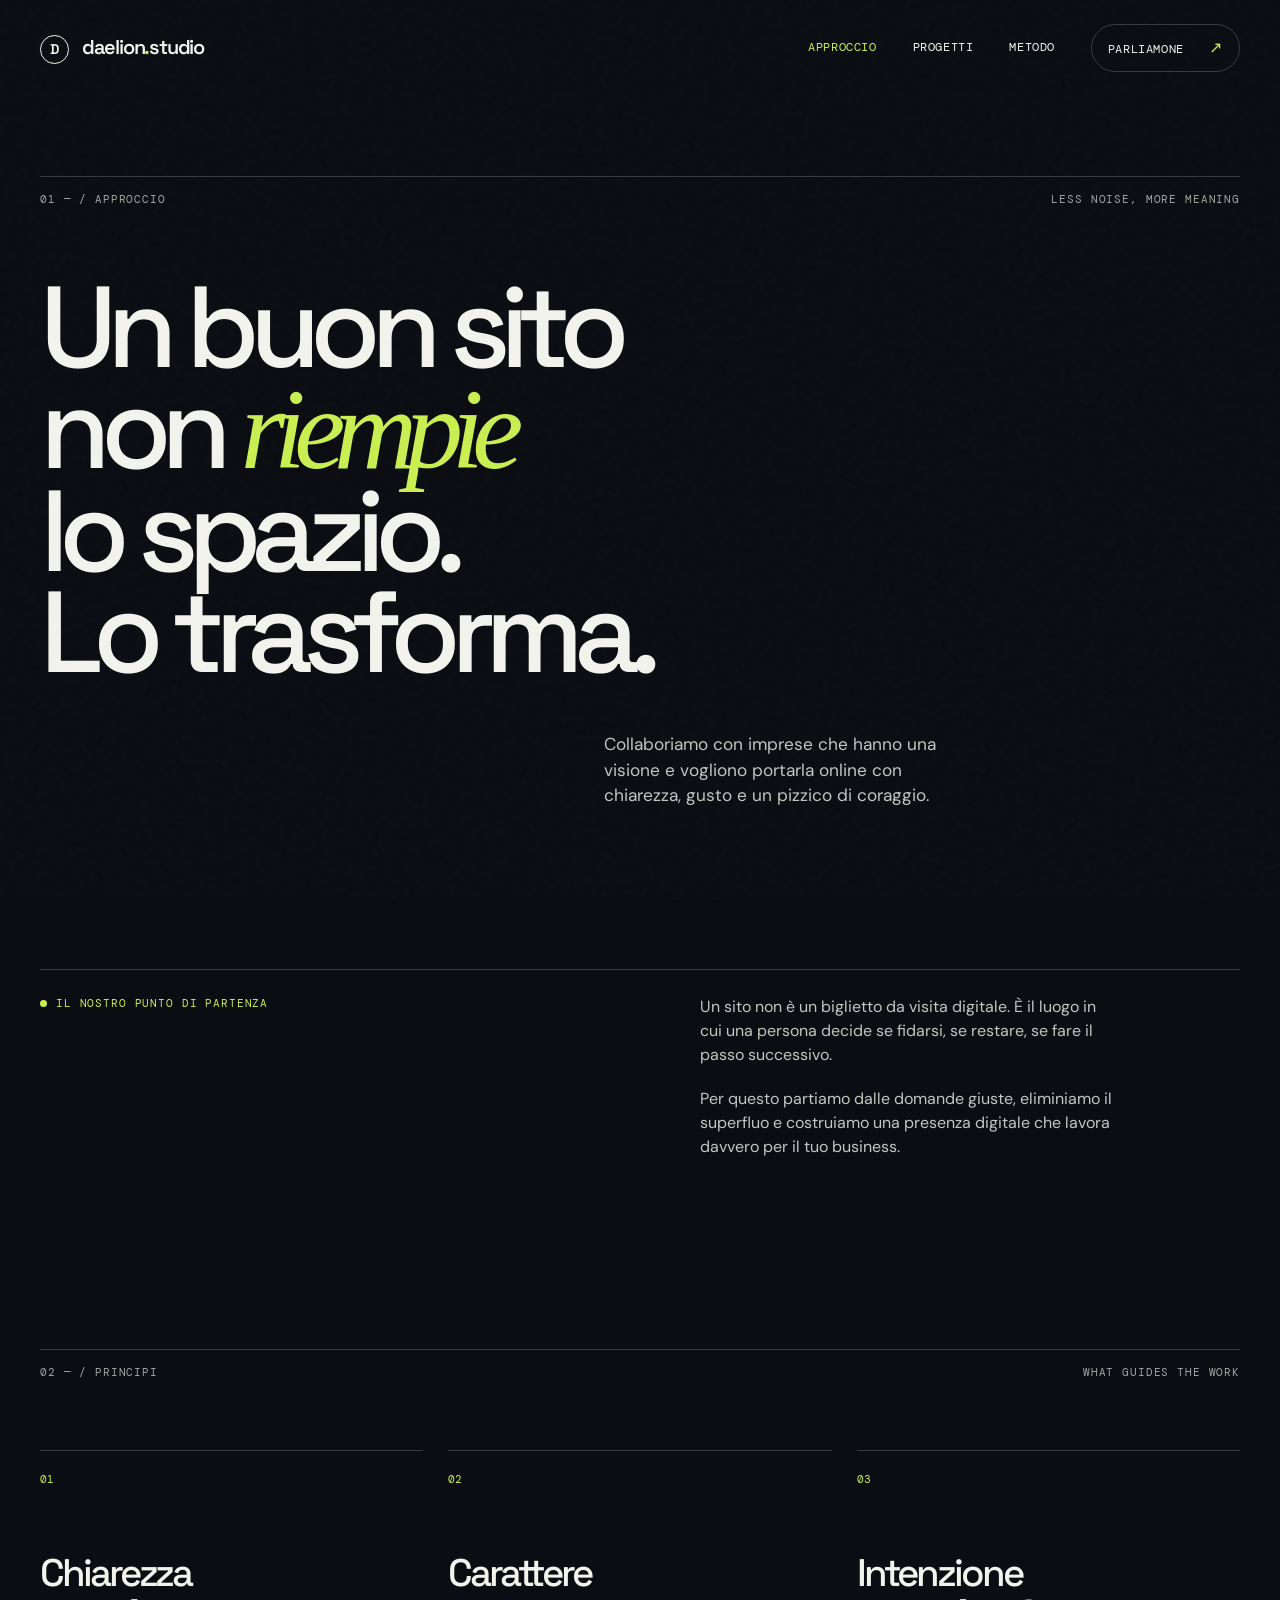
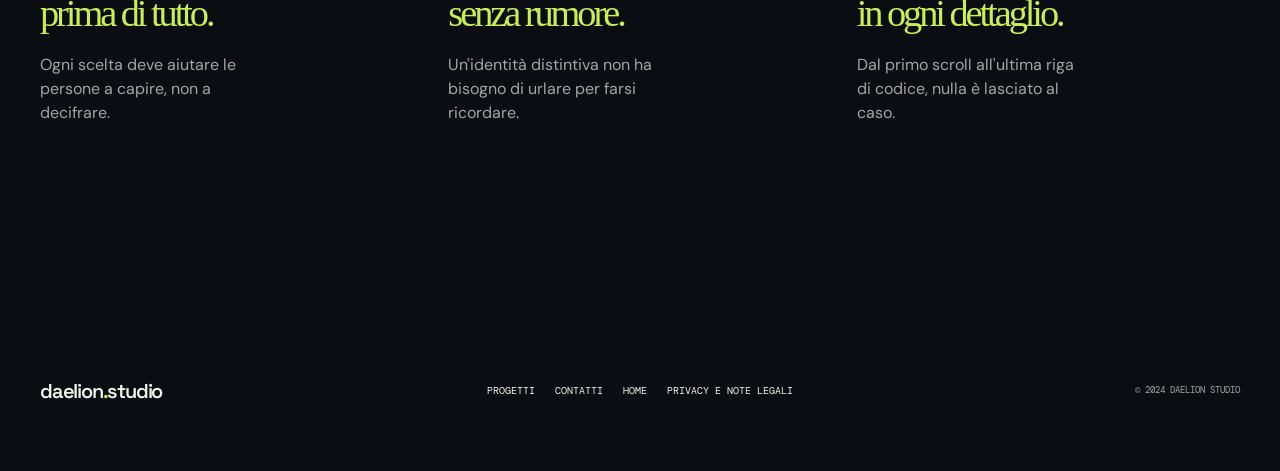
==== commit 16200ad9: "Clean up HTML tag formatting" ====
--- a/approccio.html
+++ b/approccio.html
@@ -17,16 +17,20 @@
   <body>
     <div class="noise" aria-hidden="true"></div>
     <header class="site-header">
-      <a class="brand" href="index.html" aria-label="Daelion Studio"
-        ><span class="brand-mark">D</span
-        ><span>daelion<span class="brand-dot">.</span>studio</span></a
-      ><button class="menu-toggle" aria-label="Apri menu" aria-expanded="false">
+      <a class="brand" href="index.html" aria-label="Daelion Studio">
+        <span class="brand-mark">D</span>
+        <span>daelion<span class="brand-dot">.</span>studio</span>
+      </a>
+      <button class="menu-toggle" aria-label="Apri menu" aria-expanded="false">
         <span></span><span></span>
       </button>
       <nav class="main-nav">
-        <a class="active-link" href="approccio.html">Approccio</a
-        ><a href="progetti.html">Progetti</a><a href="metodo.html">Metodo</a
-        ><a class="nav-cta" href="parliamone.html">Parliamone <span>↗</span></a>
+        <a class="active-link" href="approccio.html">Approccio</a>
+        <a href="progetti.html">Progetti</a>
+        <a href="metodo.html">Metodo</a>
+        <a class="nav-cta" href="parliamone.html">
+          Parliamone <span>↗</span>
+        </a>
       </nav>
     </header>
     <main class="inner-page">
@@ -97,8 +101,9 @@
         daelion<span class="brand-dot">.</span>studio
       </div>
       <div class="footer-links">
-        <a href="progetti.html">Progetti</a
-        ><a href="parliamone.html">Contatti</a><a href="index.html">Home</a>
+        <a href="progetti.html">Progetti</a>
+        <a href="parliamone.html">Contatti</a>
+        <a href="index.html">Home</a>
       </div>
       <p>© 2024 Daelion Studio</p>
     </footer>
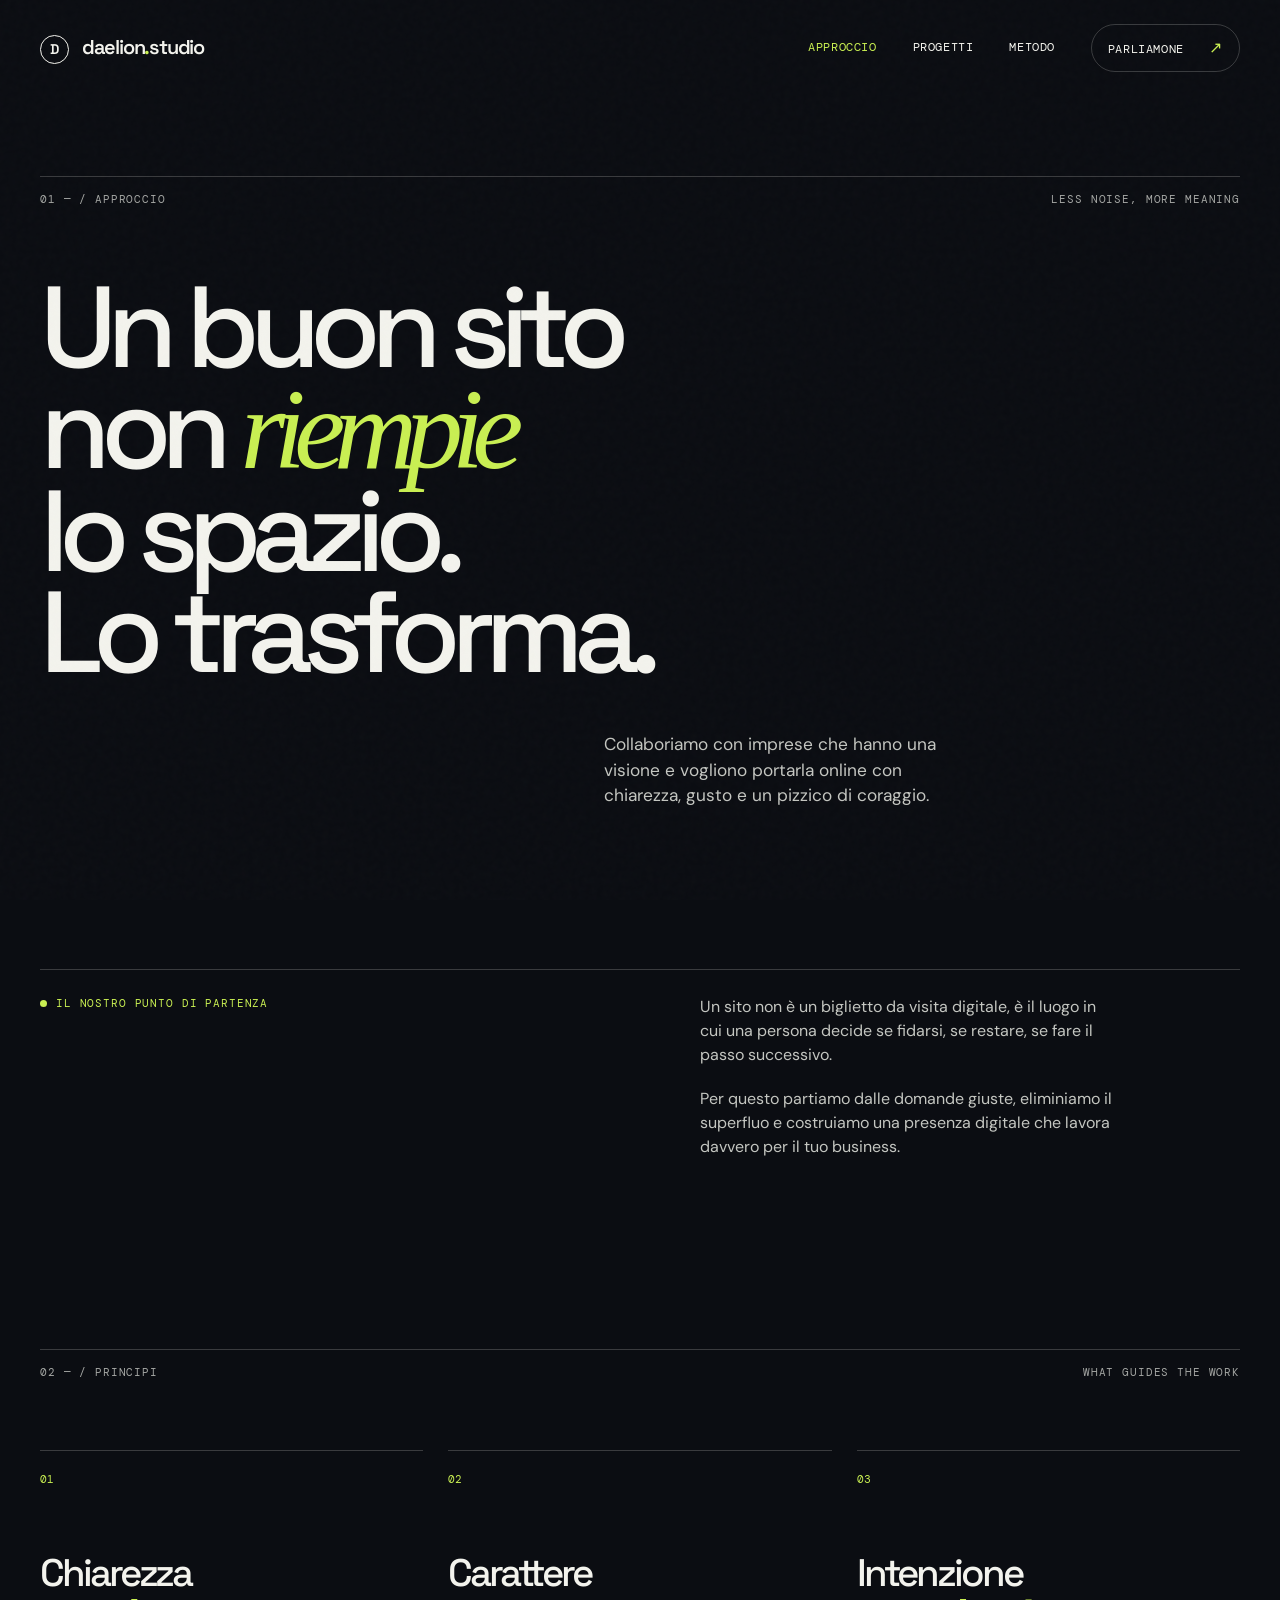
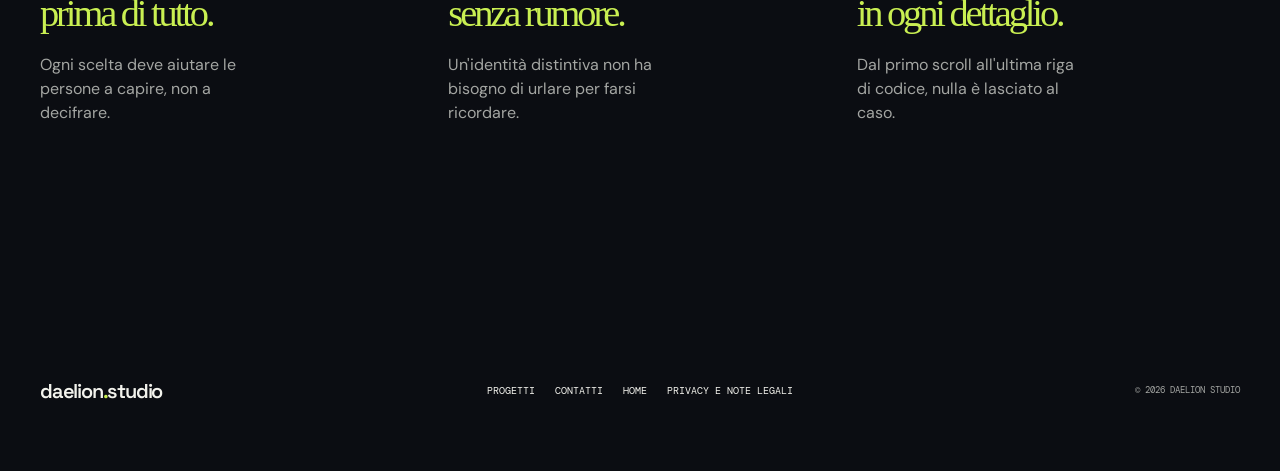
==== commit 42d67af4: "Refresh copy and legal wording This commit updates marketing copy and legal text across the static p" ====
--- a/approccio.html
+++ b/approccio.html
@@ -55,7 +55,7 @@
         </div>
         <div>
           <p>
-            Un sito non è un biglietto da visita digitale. È il luogo in cui una
+            Un sito non è un biglietto da visita digitale, è il luogo in cui una
             persona decide se fidarsi, se restare, se fare il passo successivo.
           </p>
           <p>
@@ -105,7 +105,7 @@
         <a href="parliamone.html">Contatti</a>
         <a href="index.html">Home</a>
       </div>
-      <p>© 2024 Daelion Studio</p>
+      <p>© 2026 Daelion Studio</p>
     </footer>
     <script src="script.js"></script>
   </body>
--- a/styles.css
+++ b/styles.css
@@ -677,6 +677,102 @@
 .marea-top span {
   font-size: 0.5rem;
 }
+.preview-longato {
+  background: #f4b64f;
+}
+.longato-top {
+  display: flex;
+  justify-content: space-between;
+  font: 0.67rem var(--mono);
+  text-transform: uppercase;
+}
+.longato-top span {
+  font-size: 0.5rem;
+}
+.longato-title {
+  font: 500 3.8rem / 0.78 var(--display);
+  letter-spacing: -0.1em;
+  position: absolute;
+  bottom: 72px;
+}
+.longato-title i {
+  font: 400 1em Georgia, serif;
+}
+.longato-bottom {
+  position: absolute;
+  bottom: 25px;
+  font: 0.67rem var(--mono);
+  text-transform: uppercase;
+}
+.project-external {
+  display: inline-block;
+  color: var(--lime);
+  font: 0.65rem var(--mono);
+  margin-top: 12px;
+  text-decoration: none;
+  text-transform: uppercase;
+}
+.project-external:hover {
+  text-decoration: underline;
+  text-underline-offset: 4px;
+}
+.preview-terrazza {
+  background: #d9e4d0;
+}
+.terrazza-top {
+  display: flex;
+  justify-content: space-between;
+  font: 0.67rem var(--mono);
+  text-transform: uppercase;
+}
+.terrazza-top span {
+  font-size: 0.5rem;
+}
+.terrazza-title {
+  color: #293b2c;
+  font: 500 3.8rem / 0.78 var(--display);
+  letter-spacing: -0.1em;
+  position: absolute;
+  bottom: 72px;
+}
+.terrazza-title i {
+  font: 400 1em Georgia, serif;
+}
+.terrazza-bottom {
+  bottom: 25px;
+  color: #293b2c;
+  font: 0.67rem var(--mono);
+  position: absolute;
+  text-transform: uppercase;
+}
+.preview-dagheno {
+  background: #ef604d;
+  color: #fff2d7;
+}
+.dagheno-top {
+  display: flex;
+  justify-content: space-between;
+  font: 0.67rem var(--mono);
+  text-transform: uppercase;
+}
+.dagheno-top span {
+  font-size: 0.5rem;
+}
+.dagheno-title {
+  font: 500 3.8rem / 0.78 var(--display);
+  letter-spacing: -0.1em;
+  position: absolute;
+  bottom: 72px;
+}
+.dagheno-title i {
+  font: 400 1em Georgia, serif;
+}
+.dagheno-bottom {
+  bottom: 25px;
+  font: 0.67rem var(--mono);
+  position: absolute;
+  text-transform: uppercase;
+}
 .work-note {
   text-align: center;
   color: var(--muted);
@@ -1153,6 +1249,26 @@
   color: var(--lime);
   font-size: 0.75em;
 }
+.contact-socials {
+  border-top: 1px solid var(--line);
+  display: flex;
+  flex-wrap: wrap;
+  gap: 14px 20px;
+  margin-top: 60px;
+  padding-top: 16px;
+}
+.contact-socials .contact-label {
+  flex-basis: 100%;
+}
+.contact-socials a {
+  color: var(--paper);
+  font: 0.7rem var(--mono);
+  text-transform: uppercase;
+  text-decoration: none;
+}
+.contact-socials a:hover {
+  color: var(--lime);
+}
 .active-link {
   color: var(--lime) !important;
 }
@@ -1223,9 +1339,12 @@
   .contact-extra {
     padding-top: 75px;
   }
-  .contact-extra > div + div {
-    margin-top: 55px;
-  }
+.contact-extra > div + div {
+  margin-top: 55px;
+}
+.contact-socials {
+  margin-top: 42px;
+}
 }
 .legal-content {
   padding-bottom: 150px;
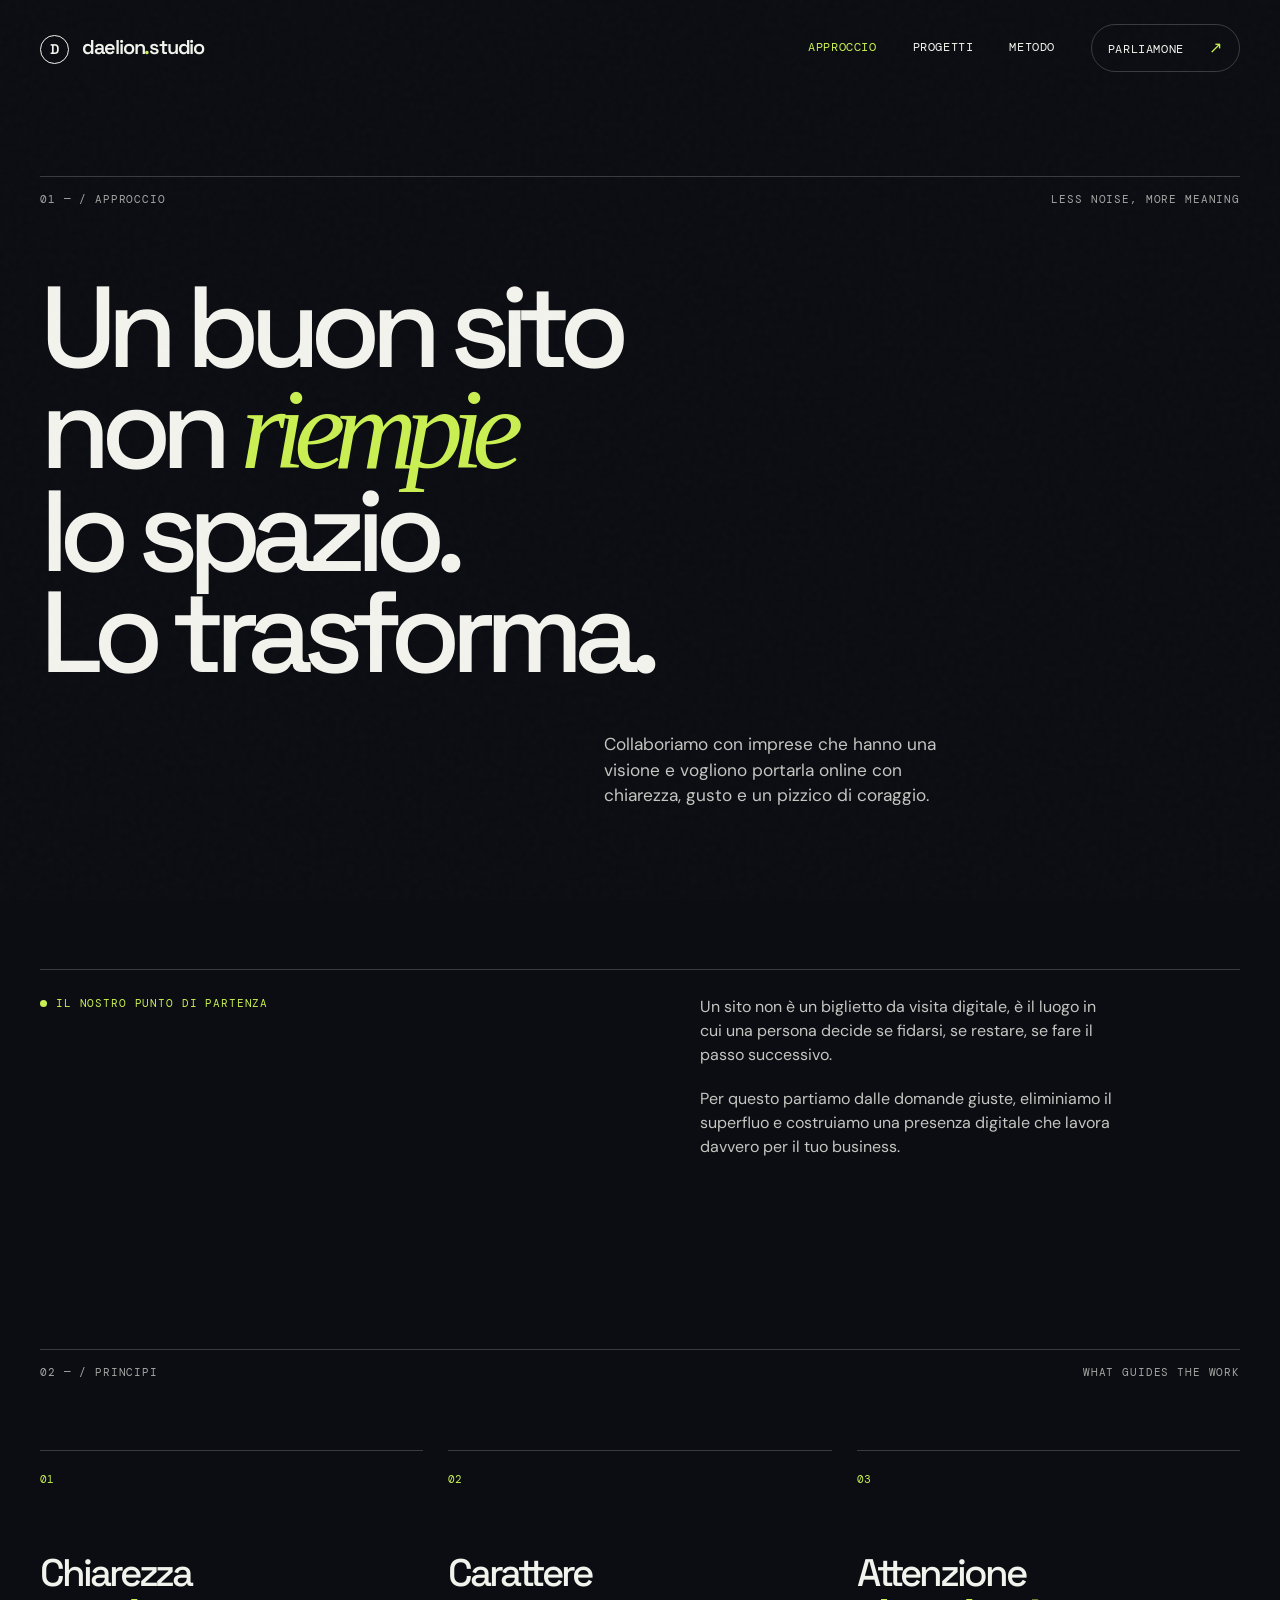
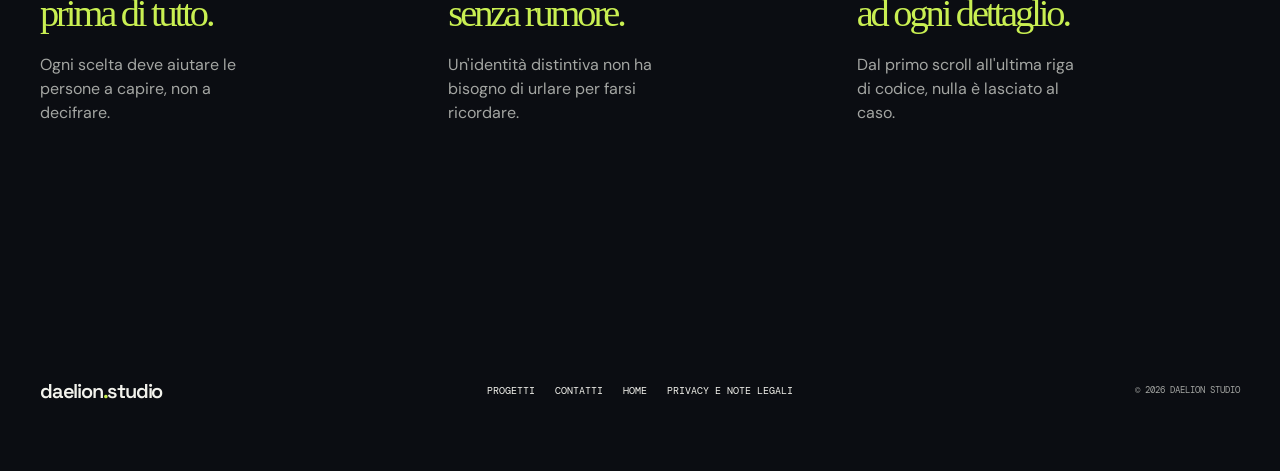
==== commit 486debb7: "Aggiorna copy della sezione approccio Modifica il testo nella sezione "approccio" per rendere più ch" ====
--- a/approccio.html
+++ b/approccio.html
@@ -87,7 +87,7 @@
           </article>
           <article>
             <span>03</span>
-            <h2>Intenzione<br /><em>in ogni dettaglio.</em></h2>
+            <h2>Attenzione<br /><em>ad ogni dettaglio.</em></h2>
             <p>
               Dal primo scroll all'ultima riga di codice, nulla è lasciato al
               caso.
--- a/styles.css
+++ b/styles.css
@@ -18,6 +18,7 @@
 }
 body {
   margin: 0;
+  padding-top: env(safe-area-inset-top);
   background: var(--ink);
   color: var(--paper);
   font-family: var(--sans);
@@ -351,6 +352,9 @@
   margin-top: 4px;
   white-space: nowrap;
   text-align: center;
+  max-width: 100%;
+  transform: scaleX(0.84);
+  transform-origin: center;
 }
 .hero-meta {
   position: absolute;
@@ -382,6 +386,7 @@
   padding: 13px 0;
   animation: marquee 25s linear infinite;
   font-family: var(--display);
+  font-variant-emoji: text;
   font-size: 1.35rem;
   letter-spacing: -0.04em;
 }
@@ -986,6 +991,11 @@
     width: 82px;
     height: 82px;
     font-size: 0.55rem;
+    overflow: hidden;
+  }
+  .hero-sticker b {
+    font-size: 0.82rem;
+    letter-spacing: -0.06em;
   }
   .orbit-one {
     width: 390px;
@@ -1225,6 +1235,9 @@
 .contact-page .contact {
   margin-bottom: 0;
 }
+.contact-page .contact-content h1 em {
+  color: var(--paper);
+}
 .contact-extra {
   display: grid;
   grid-template-columns: 1fr 1fr;
@@ -1257,6 +1270,24 @@
   margin-top: 60px;
   padding-top: 16px;
 }
+.contact-brief {
+  color: var(--muted);
+  list-style: none;
+  margin: 24px 0 0;
+  padding: 0;
+}
+.contact-brief li {
+  border-top: 1px solid var(--line);
+  font: 0.72rem var(--mono);
+  padding: 12px 0;
+  text-transform: uppercase;
+}
+.contact-note {
+  color: var(--muted);
+  font: 0.68rem var(--mono);
+  margin: 18px 0 0;
+  text-transform: uppercase;
+}
 .contact-socials .contact-label {
   flex-basis: 100%;
 }
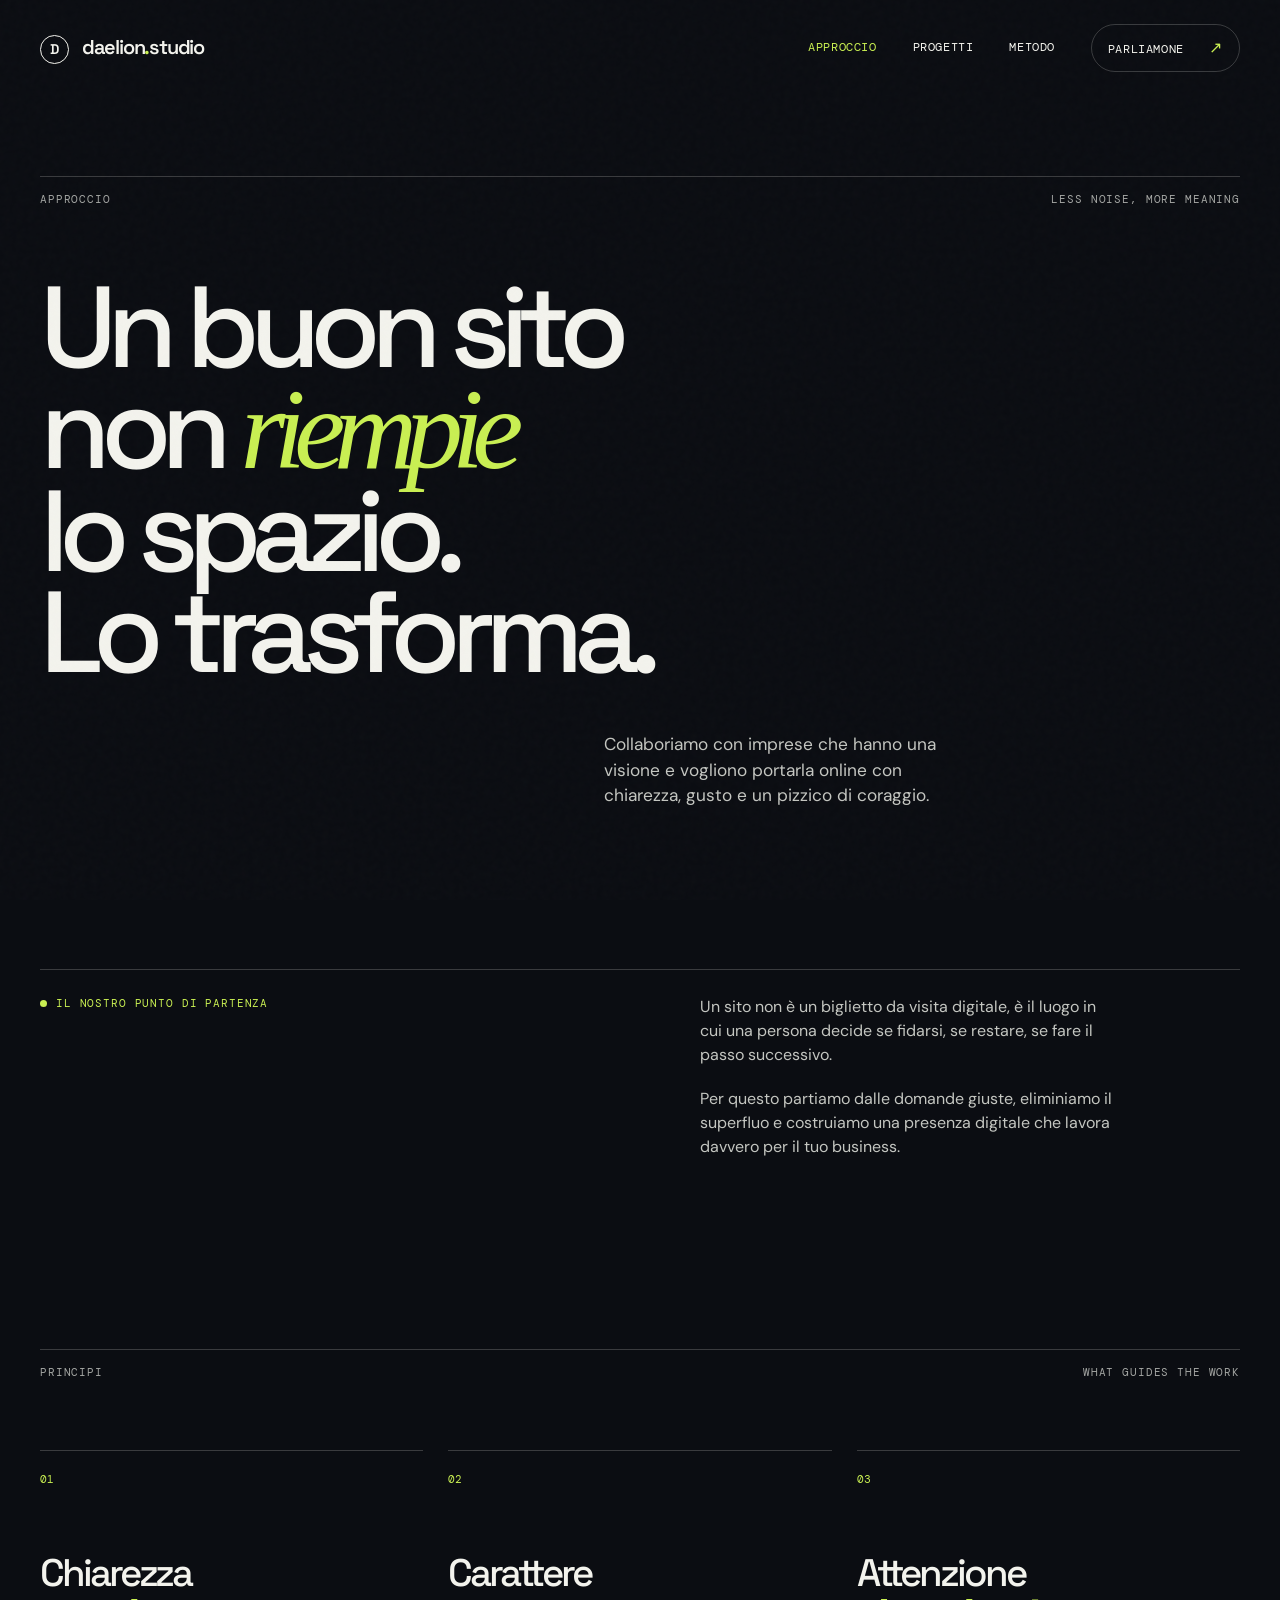
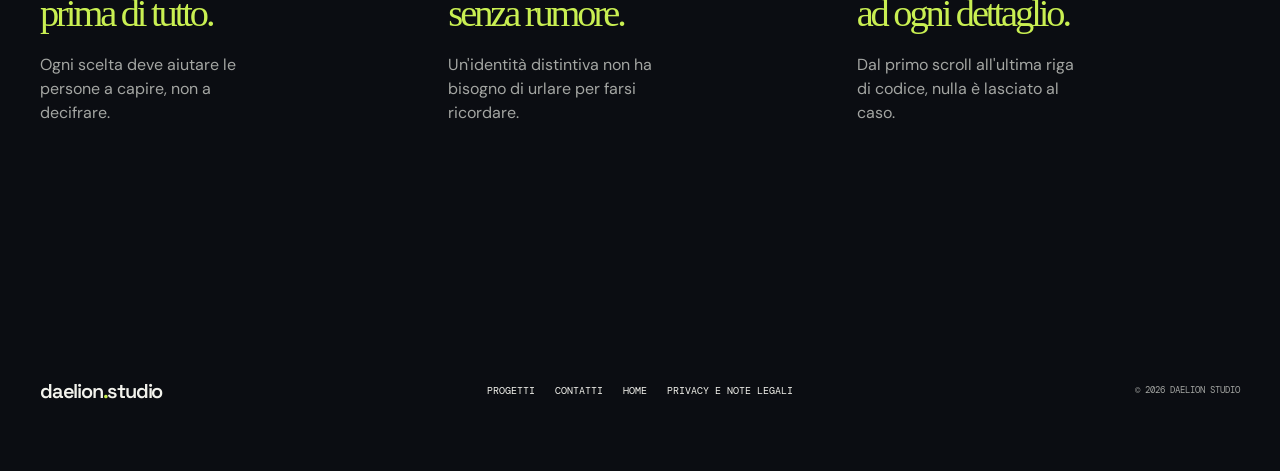
==== commit bd6e44e3: "Refine homepage and approach copy Shorten the homepage hero text and simplify section labels on the " ====
--- a/approccio.html
+++ b/approccio.html
@@ -36,7 +36,7 @@
     <main class="inner-page">
       <section class="page-hero section-shell">
         <div class="section-label">
-          <span>01 — / approccio</span><span>less noise, more meaning</span>
+          Approccio</span><span>less noise, more meaning</span>
         </div>
         <h1>
           Un buon sito<br />non <em>riempie</em><br />lo spazio.<br />Lo
@@ -67,7 +67,7 @@
       </section>
       <section class="principles section-shell">
         <div class="section-label">
-          <span>02 — / principi</span><span>what guides the work</span>
+          Principi<span>what guides the work</span>
         </div>
         <div class="principles-grid">
           <article>
--- a/styles.css
+++ b/styles.css
@@ -15,6 +15,7 @@
 }
 html {
   scroll-behavior: smooth;
+  overflow-x: clip;
 }
 body {
   margin: 0;
@@ -24,7 +25,7 @@
   font-family: var(--sans);
   font-size: 16px;
   line-height: 1.5;
-  overflow-x: hidden;
+  overflow-x: clip;
 }
 .noise {
   position: fixed;
@@ -497,32 +498,18 @@
   color: var(--muted);
   margin: 0 0 5px;
 }
-.filter-row {
-  display: flex;
-  gap: 8px;
-  margin-bottom: 32px;
-}
-.filter {
-  border: 1px solid var(--line);
-  background: none;
-  color: var(--muted);
-  padding: 9px 14px;
-  border-radius: 99px;
-  font-family: var(--mono);
-  font-size: 0.65rem;
-  text-transform: uppercase;
-  cursor: pointer;
-}
-.filter.active,
-.filter:hover {
-  background: var(--lime);
-  border-color: var(--lime);
-  color: var(--ink);
-}
 .portfolio-grid {
   display: grid;
-  grid-template-columns: 1.25fr 0.75fr;
+  grid-template-columns: repeat(5, minmax(0, 1fr));
   gap: 34px;
+}
+.project-card:nth-child(1),
+.project-card:nth-child(4) {
+  grid-column: span 3;
+}
+.project-card:nth-child(2),
+.project-card:nth-child(3) {
+  grid-column: span 2;
 }
 .project-card {
   min-width: 0;
@@ -556,6 +543,16 @@
   font-weight: 500;
   margin: 0;
   letter-spacing: -0.04em;
+}
+.project-status {
+  display: inline-block;
+  margin-left: 10px;
+  color: var(--lime);
+  font: 0.58rem var(--mono);
+  letter-spacing: 0.04em;
+  text-transform: uppercase;
+  vertical-align: middle;
+  white-space: nowrap;
 }
 .project-info p {
   font-family: var(--mono);
@@ -773,6 +770,34 @@
   font: 400 1em Georgia, serif;
 }
 .dagheno-bottom {
+  bottom: 25px;
+  font: 0.67rem var(--mono);
+  position: absolute;
+  text-transform: uppercase;
+}
+.preview-forbici {
+  background: #d8c7f1;
+  color: #241b33;
+}
+.forbici-top {
+  display: flex;
+  justify-content: space-between;
+  font: 0.67rem var(--mono);
+  text-transform: uppercase;
+}
+.forbici-top span {
+  font-size: 0.5rem;
+}
+.forbici-title {
+  font: 500 3.8rem / 0.78 var(--display);
+  letter-spacing: -0.1em;
+  position: absolute;
+  bottom: 72px;
+}
+.forbici-title i {
+  font: 400 1em Georgia, serif;
+}
+.forbici-bottom {
   bottom: 25px;
   font: 0.67rem var(--mono);
   position: absolute;
@@ -962,13 +987,21 @@
     display: block;
     padding: 70px 0 90px;
     min-height: auto;
+    overflow: clip;
   }
   .hero h1 {
-    font-size: clamp(4rem, 17vw, 7rem);
+    font-size: clamp(3.6rem, 15vw, 7rem);
+    max-width: 100%;
+  }
+  .hero-actions {
+    flex-wrap: wrap;
+    gap: 20px;
   }
   .hero-art {
     height: 450px;
     margin-top: 35px;
+    width: 100%;
+    overflow: clip;
   }
   .hero-card-front {
     width: 260px;
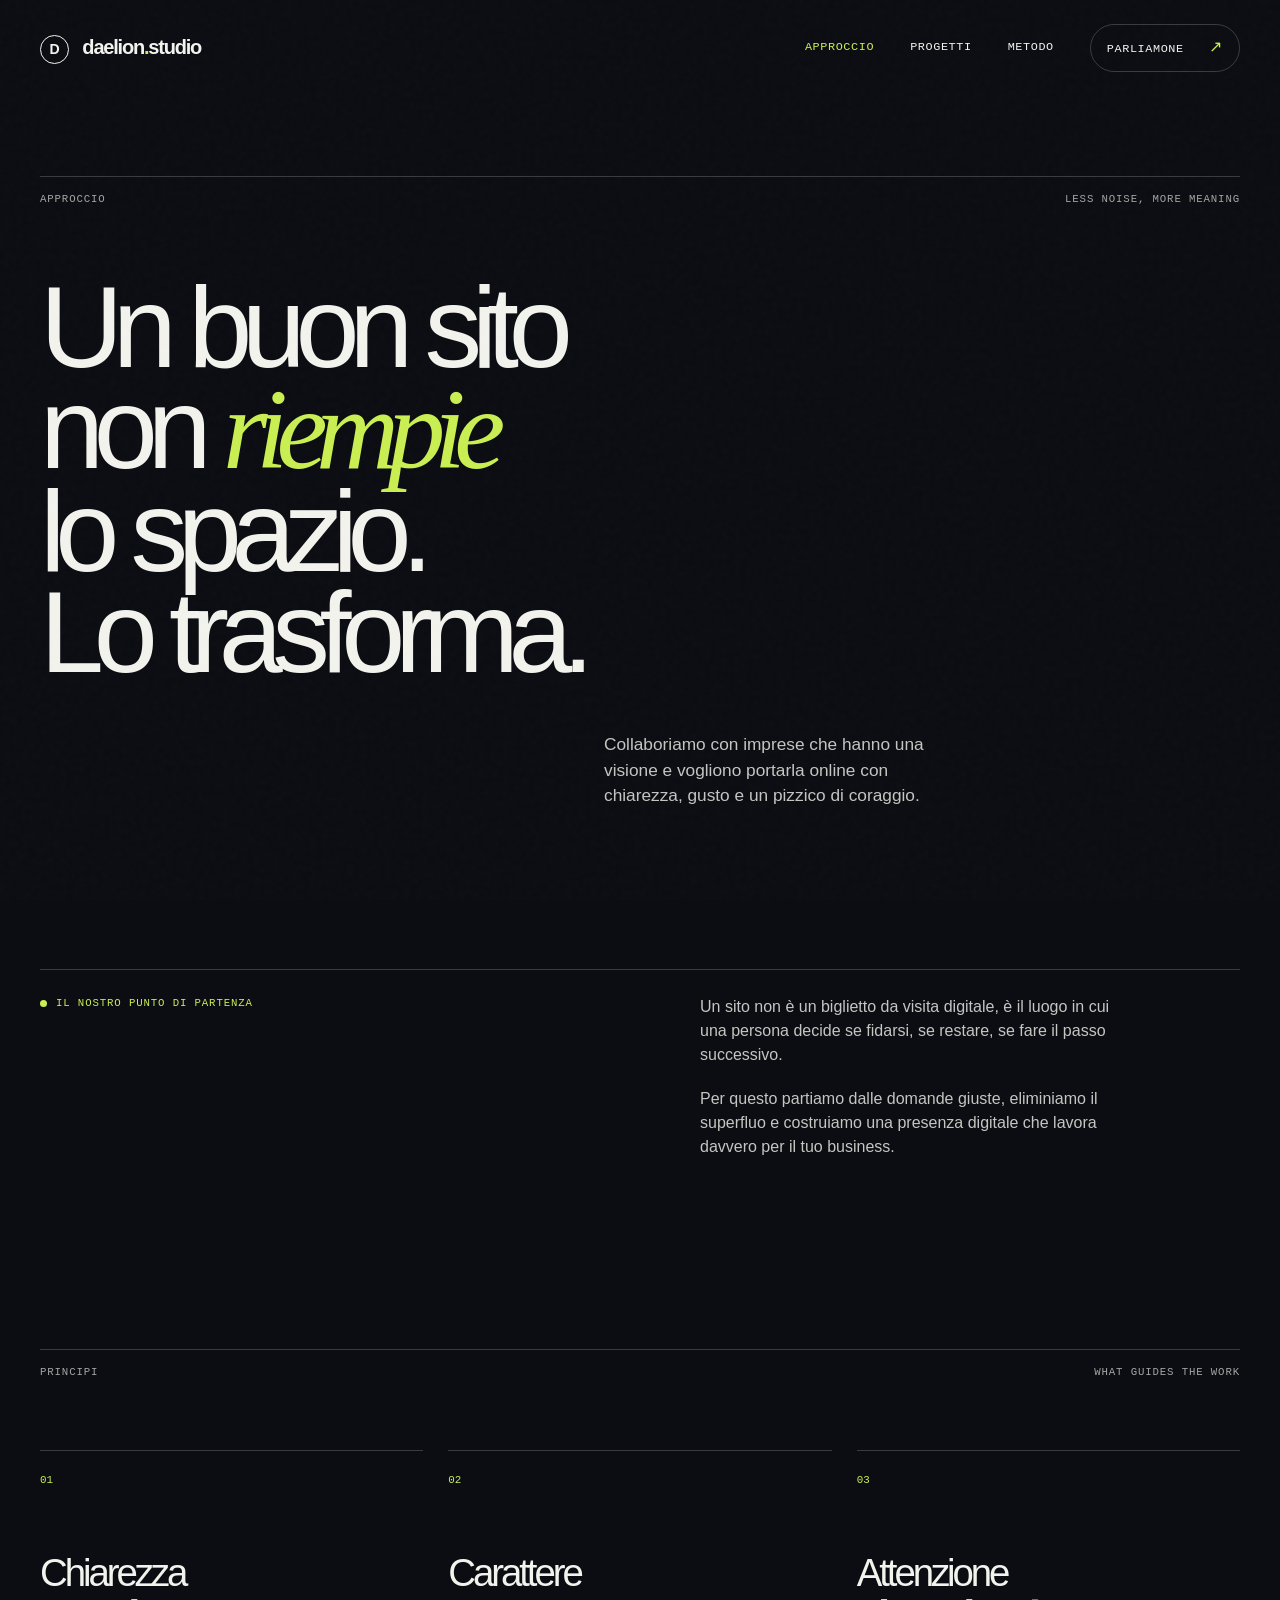
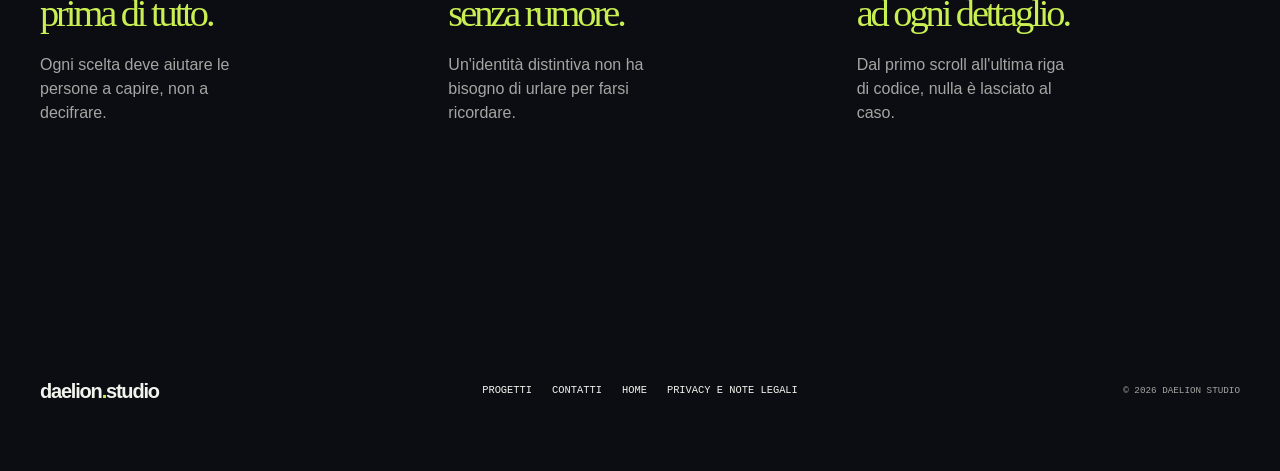
==== commit 30172cd9: "Remove external font dependencies Use system font stacks across the site and remove Google Fonts lin" ====
--- a/approccio.html
+++ b/approccio.html
@@ -6,12 +6,6 @@
     <meta name="description" content="L'approccio di Daelion Studio." />
     <title>Approccio — Daelion Studio</title>
     <link rel="icon" href="favicon.svg" />
-    <link rel="preconnect" href="https://fonts.googleapis.com" />
-    <link rel="preconnect" href="https://fonts.gstatic.com" crossorigin />
-    <link
-      href="https://fonts.googleapis.com/css2?family=DM+Mono:wght@400;500&family=DM+Sans:wght@400;500;600;700&family=Space+Grotesk:wght@400;500;600;700&display=swap"
-      rel="stylesheet"
-    />
     <link rel="stylesheet" href="styles.css" />
   </head>
   <body>
--- a/styles.css
+++ b/styles.css
@@ -6,9 +6,9 @@
   --blue: #6f7cff;
   --line: rgba(243, 243, 237, 0.2);
   --muted: #a4a6a3;
-  --sans: "DM Sans", Arial, sans-serif;
-  --display: "Space Grotesk", Arial, sans-serif;
-  --mono: "DM Mono", monospace;
+  --sans: Arial, Helvetica, sans-serif;
+  --display: "Arial Black", Arial, Helvetica, sans-serif;
+  --mono: "SFMono-Regular", Consolas, "Liberation Mono", monospace;
 }
 * {
   box-sizing: border-box;
